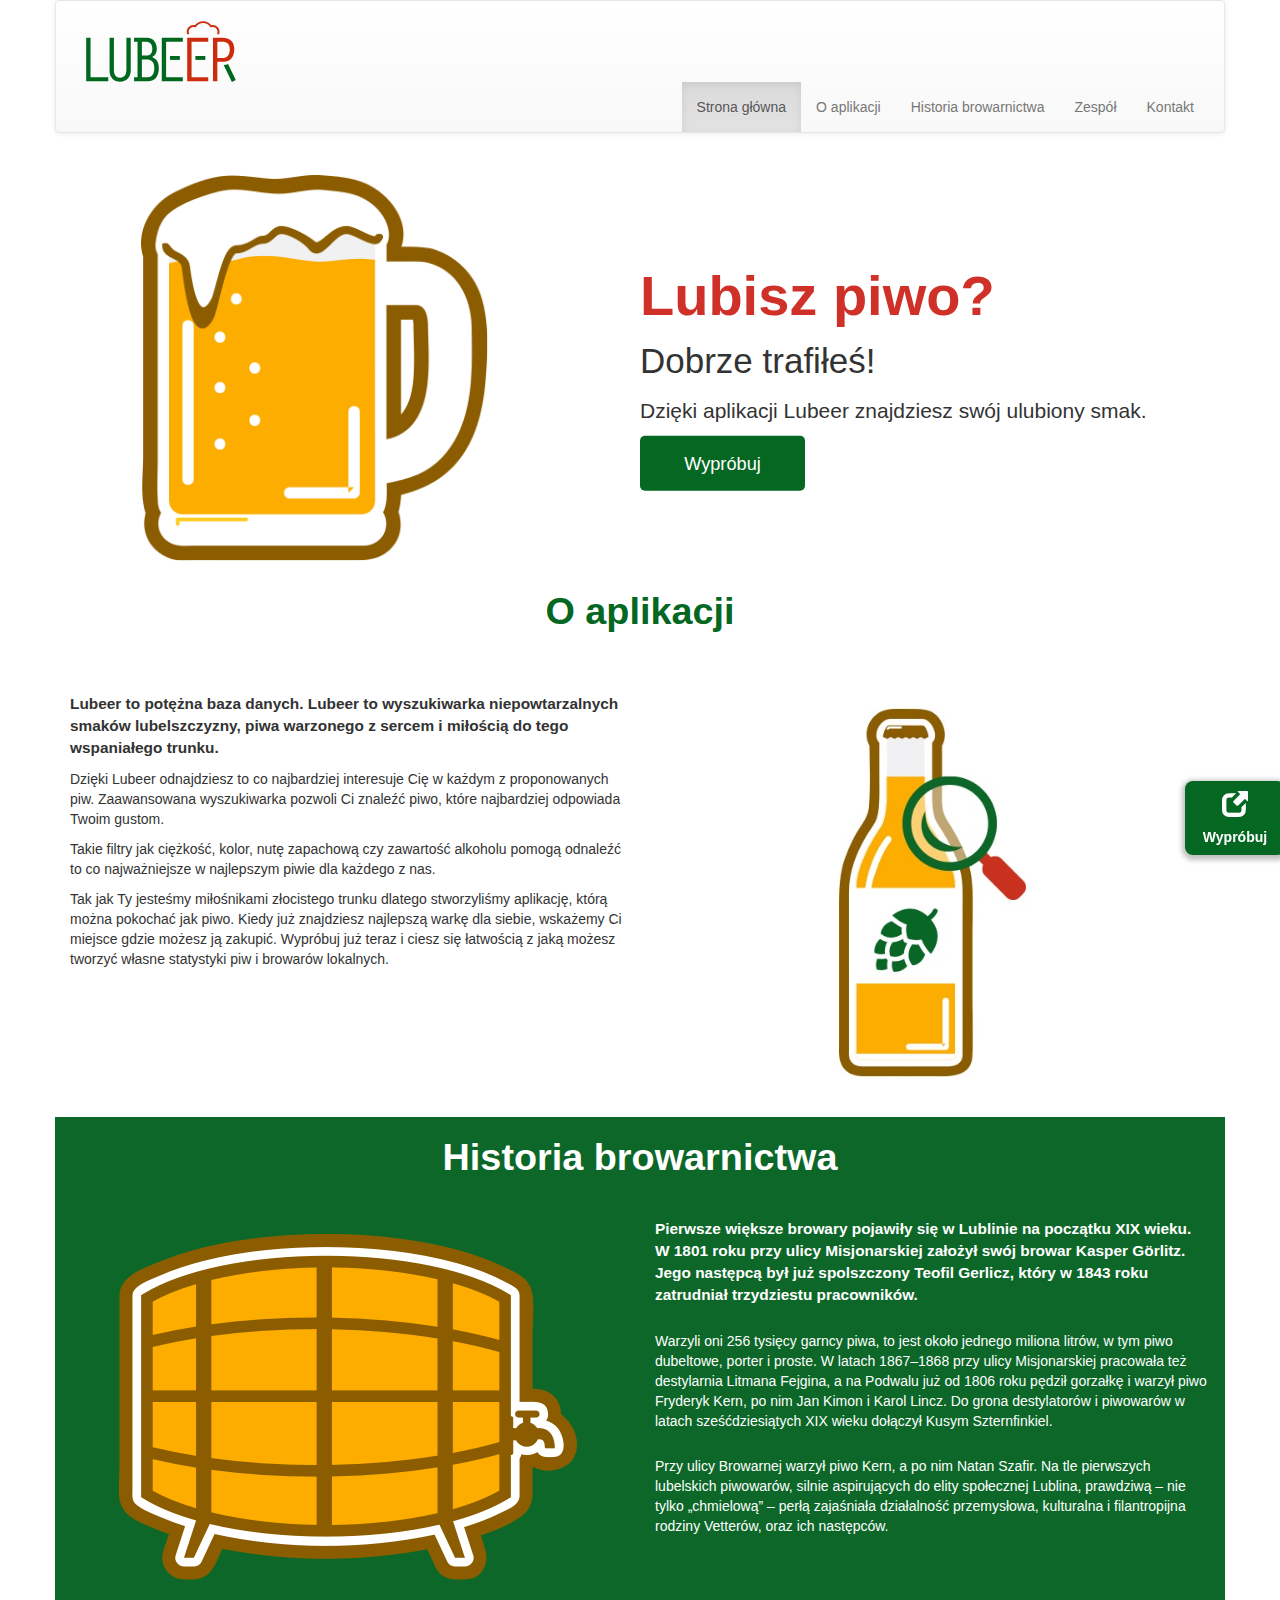
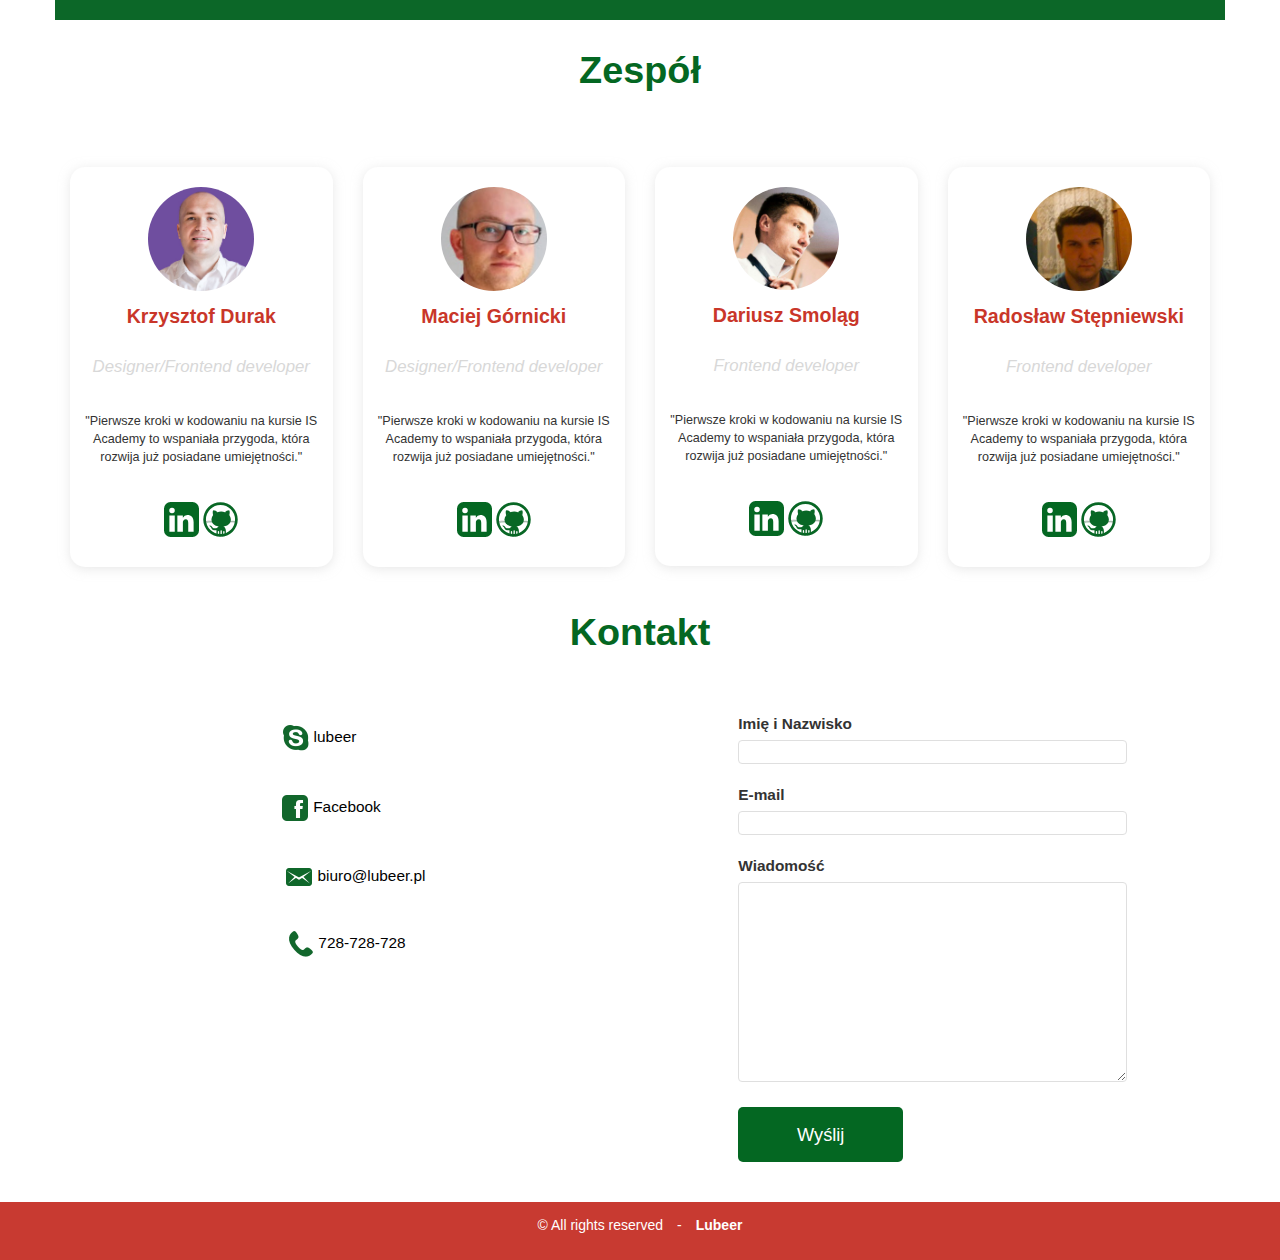
==== index.html @ cf3e4a53 "small changes" ====
<!DOCTYPE html>
<html lang="en">

<head>
    <!-- Darq -->
    <meta charset="utf-8">
    <meta http-equiv="X-UA-Compatible" content="IE=edge">
    <meta name="viewport" content="width=device-width, initial-scale=1">
    <!-- The above 3 meta tags *must* come first in the head; any other head content must come *after* these tags -->
    <title>LUBEER - awesome local beer!</title>
    <!--Animation-->
    <link rel="stylesheet"
          href="https://cdnjs.cloudflare.com/ajax/libs/animate.css/3.5.2/animate.min.css">
    <!-- Bootstrap -->
    <link href="css/bootstrap.min.css" rel="stylesheet">
    <link href="css/bootstrap-theme.min.css" rel="stylesheet">
    <link rel="stylesheet" href="./css/style.css" type="text/css">
    <link rel="stylesheet" href="./css/menu_content.css" type="text/css">
    <!-- HTML5 shim and Respond.js for IE8 support of HTML5 elements and media queries -->
    <!-- WARNING: Respond.js doesn't work if you view the page via file:// -->
    <!--[if lt IE 9]>
    <script src="https://oss.maxcdn.com/html5shiv/3.7.3/html5shiv.min.js"></script>
    <script src="https://oss.maxcdn.com/respond/1.4.2/respond.min.js"></script>
    <![endif]-->
</head>

<body id="home">


<div class="container">
    <div class="row">
        <!--<div class="col-xs-2 col-sm-2 col-md-2 col-lg-2">-->
            <!--<div class="menu_icon">-->
                <!--<div class="dropdown">-->
                    <!--<a id="Label" data-target="#" data-toggle="dropdown" role="button" aria-haspopup="true"-->
                       <!--aria-expanded="false">-->
                        <!--<img src="./images/group.svg" alt="menu" class="img_menu_1">-->
                    <!--</a>-->

                    <!--<ul class="dropdown-menu" aria-labelledby="dLabel">-->
                        <!--<div class="anti-shadow-div">-->
                            <!--<div class="navigation-content">-->
                                <!--<div class="navigation__header">-->
                                    <!--<img src="./images/group.svg" alt="menu" class="img_menu_2">-->
                                <!--</div>-->
                                <!--<div class="navigaton__list">-->
                                    <!--<a href="#home" class="list-item__link">-->
                                        <!--<div class="list-item-p  border_top">Strona główna</div>-->
                                    <!--</a>-->
                                    <!--<a href="#about_app" class="list-item__link">-->
                                        <!--<div class="list-item-p">O aplikacji</div>-->
                                    <!--</a>-->
                                    <!--<a href="#history" class="list-item__link">-->
                                        <!--<div class="list-item-p">Historia browarnictwa</div>-->
                                    <!--</a>-->
                                    <!--<a href="#team" class="list-item__link">-->
                                        <!--<div class="list-item-p">Zespół</div>-->
                                    <!--</a>-->
                                    <!--<a href="#contact" class="list-item__link">-->
                                        <!--<div class="list-item-p">Kontakt</div>-->
                                    <!--</a>-->
                                <!--</div>-->
                            <!--</div>-->
                        <!--</div>-->
                    <!--</ul>-->
                <!--</div>-->
            <!--</div>-->
        <!--</div>-->

        <nav class="navbar navbar-default">
            <div class="container-fluid">
                <!-- Brand and toggle get grouped for better mobile display -->
                <div class="navbar-header">
                    <button type="button" class="navbar-toggle collapsed" data-toggle="collapse" data-target="#bs-example-navbar-collapse-1" aria-expanded="false">
                        <span class="sr-only">Toggle navigation</span>
                        <span class="icon-bar"></span>
                        <span class="icon-bar"></span>
                        <span class="icon-bar"></span>
                    </button>

                </div>

                <!-- Collect the nav links, forms, and other content for toggling -->
                <div class="collapse navbar-collapse" id="bs-example-navbar-collapse-1">
                    <div class="logo">
                        <img src="./images/lubeer_logo.svg" alt="logo">
                    </div>
                    <ul class="nav navbar-nav navbar-right">
                        <li class="active"><a href="#">Strona główna <span class="sr-only">(current)</span></a></li>
                        <li><a href="#">O aplikacji</a>
                        </li><li><a href="#">Historia browarnictwa</a></li>
                        <li><a href="#">Zespół</a></li>
                        <li><a href="#">Kontakt</a></li>

                    </ul>


                </div><!-- /.navbar-collapse -->
            </div><!-- /.container-fluid -->
        </nav>


        <div class="col-xs-10 col-sm-10 col-md-10 col-lg-10">
           <!-- <div class="logo">
                <img src="./images/lubeer_logo.svg" alt="logo">
            </div>-->
        </div>
        <div class="col-xs-12 mobile_menu">
            <a id="dLabel" data-target="#" data-toggle="dropdown" role="button" aria-haspopup="true"
               aria-expanded="false">
                <img src="./images/group.svg" alt="menu" class="img_menu_1">
            </a>
            <ul class="dropdown-menu" aria-labelledby="dLabel">
                <div class="navigaton__list">
                    <a href="#home" class="list-item__link">
                        <div class="list-item-p  border_top">Strona główna</div>
                    </a>
                    <a href="#about_app" class="list-item__link">
                        <div class="list-item-p">O aplikacji</div>
                    </a>
                    <a href="#history" class="list-item__link">
                        <div class="list-item-p">Historia browarnictwa</div>
                    </a>
                    <a href="#team" class="list-item__link">
                        <div class="list-item-p">Zespół</div>
                    </a>
                    <a href="#contact" class="list-item__link">
                        <div class="list-item-p">Kontakt</div>
                    </a>
                </div>
            </ul>
        </div>
    </div>
    <a href="http://lubeer.pl" class="list-item__link">
        <div class="try--fixed"><span class="glyphicon glyphicon-new-window try-icon" aria-hidden="true"></span><span
                class="try-text">Wypróbuj</span></div>
    </a>
    <div class="row">
        <div class="col-xs-12 col-sm-12 col-md-12 col-lg-12">
            <div class="slider">

                <div class="col-xs-12 col-sm-12 col-md-12 col-lg-12">
                    <div class="slider_img">
                        <img class="animated bounceInDown" src="./images/proper_kufel.png" alt="slide" class="img-responsive">
                    </div>
                    <div class="slider_p">
                        <h1 class="lubisz">Lubisz piwo?</h1>
                        <p class="lubisz_p_1">Dobrze trafiłeś!</p>
                        <p class="lubisz_p_2">Dzięki aplikacji Lubeer znajdziesz swój ulubiony smak.</p>
                        <input class="animated bounceInRight submit_try" name="submit" type="submit" value="Wypróbuj">
                    </div>
                </div>
            </div>
        </div>
    </div>
    <div class="row">
        <div class="col-xs-12 col-sm-12 col-md-12 col-lg-12">
            <div id="about_app" class="headline_bar">
                <h3>O aplikacji</h3>
            </div>
        </div>
    </div>
    <div class="row">
        <div class="col-xs-12 col-sm-12 col-md-6 col-lg-6 hidden_mobile">
            <div class="middle">
                <p>Lubeer to potężna baza danych. Lubeer to wyszukiwarka niepowtarzalnych smaków lubelszczyzny, piwa
                    warzonego z sercem i miłością do tego wspaniałego trunku. </p>
                <p>Dzięki Lubeer odnajdziesz to co najbardziej interesuje Cię w każdym z proponowanych piw. Zaawansowana
                    wyszukiwarka pozwoli Ci znaleźć piwo, które najbardziej odpowiada Twoim gustom.
                </p>
                <p>Takie filtry jak ciężkość, kolor, nutę zapachową czy zawartość alkoholu pomogą odnaleźć to co
                    najważniejsze w najlepszym piwie dla każdego z nas.</p>
                <p>Tak jak Ty jesteśmy miłośnikami złocistego trunku dlatego stworzyliśmy aplikację, którą można
                    pokochać jak piwo. Kiedy już znajdziesz najlepszą warkę dla siebie, wskażemy Ci miejsce gdzie możesz
                    ją zakupić. Wypróbuj już teraz i ciesz
                    się łatwością z jaką możesz tworzyć własne statystyki piw i browarów lokalnych.
                </p>
            </div>
        </div>
        <div class="col-xs-12 col-sm-12 col-md-6 col-lg-6">
            <div class="image_p">
                <img class="img-responsive" src="./images/botle_lup.jpg" alt="about">
            </div>
        </div>
        <div class="col-xs-12 col-sm-12 col-md-6 col-lg-6 display_mobile">
            <div class="middle">
                <p>Lubeer to potężna baza danych. Lubeer to wyszukiwarka niepowtarzalnych smaków lubelszczyzny, piwa
                    warzonego z sercem i miłością do tego wspaniałego trunku. </p>
                <p>Dzięki Lubeer odnajdziesz to co najbardziej interesuje Cię w każdym z proponowanych piw. Zaawansowana
                    wyszukiwarka pozwoli Ci znaleźć piwo, które najbardziej odpowiada Twoim gustom.
                </p>
                <p>
                    Takie filtry jak ciężkość, kolor, nutę zapachową czy zawartość alkoholu pomogą odnaleźć to co
                    najważniejsze w najlepszym piwie dla każdego z nas.</p>
                <p>Tak jak Ty jesteśmy miłośnikami złocistego trunku dlatego stworzyliśmy aplikację, którą można
                    pokochać jak piwo. Kiedy już znajdziesz najlepszą warkę dla siebie, wskażemy Ci miejsce gdzie możesz
                    ją zakupić. Wypróbuj już teraz i ciesz
                    się łatwością z jaką możesz tworzyć własne statystyki piw i browarów lokalnych.
                </p>
            </div>
        </div>
    </div>
    <div class="row bg_history">
        <div class="col-xs-12 col-sm-12 col-md-12 col-lg-12">
            <div id="history" class="headline_bar_w">
                <h3>Historia browarnictwa</h3>
            </div>
        </div>
    </div>
    <div class="row bg_history">
        <div class="col-xs-12 col-sm-12 col-md-6 col-lg-6">
            <div class="image_p">
                <img class="img-responsive" src="./images/beczka.png" alt="history">
            </div>
        </div>
        <div class="col-xs-12 col-sm-12 col-md-6 col-lg-6">
            <div class="middle_w">
                <p> Pierwsze większe browary pojawiły się w Lublinie na początku XIX wieku. W 1801 roku przy ulicy
                    Misjonarskiej założył swój browar Kasper Görlitz. Jego następcą był już spolszczony Teofil Gerlicz,
                    który w 1843 roku zatrudniał trzydziestu
                    pracowników.
                </p>
                <p>Warzyli oni 256 tysięcy garncy piwa, to jest około jednego miliona litrów, w tym piwo dubeltowe,
                    porter i proste. W latach 1867–1868 przy ulicy Misjonarskiej pracowała też destylarnia Litmana
                    Fejgina, a na Podwalu już od 1806 roku
                    pędził gorzałkę i warzył piwo Fryderyk Kern, po nim Jan Kimon i Karol Lincz. Do grona destylatorów i
                    piwowarów w latach sześćdziesiątych XIX wieku dołączył Kusym Szternfinkiel.</p>
                <p>Przy ulicy Browarnej warzył piwo Kern, a po nim Natan Szafir. Na tle pierwszych lubelskich piwowarów,
                    silnie aspirujących do elity społecznej Lublina, prawdziwą – nie tylko „chmielową” – perłą
                    zajaśniała działalność przemysłowa, kulturalna
                    i filantropijna rodziny Vetterów, oraz ich następców.
                </p>
            </div>
        </div>
    </div>
    <div class="row">
        <div class="col-xs-12 col-sm-12 col-md-12 col-lg-12">
            <div id="team" class="headline_bar">
                <h3>Zespół</h3>
            </div>
        </div>
    </div>
    <div class="row">
        <div class="col-xs-12 col-sm-12 col-md-12 col-lg-6">
            <div class="row">
                <div class="col-xs-12 col-sm-6 col-md-6 col-lg-6">
                    <div class="osoba">
                        <img class="photo img-circle" src="./images/krzy.jpg" alt="Krzysiek"/>
                        <h4>Krzysztof Durak</h4>
                        <h5>Designer/Frontend developer</h5>
                        <p>"Pierwsze kroki w kodowaniu na kursie IS Academy to wspaniała przygoda, która rozwija już
                            posiadane umiejętności." </p>
                        <a href="https://www.linkedin.com/in/krzysztof-durak-b9746441/" target="_blank">
                            <i><img class="linkedin" src="./images/linkedin.svg" alt="linkedin"></i></a>
                        <a href="https://github.com/burunia/" target="_blank">
                            <i><img class="linkedin" src="./images/git.svg" alt="github"></i></a>
                    </div>
                </div>
                <div class="col-xs-12 col-sm-6 col-md-6 col-lg-6">
                    <div class="osoba">
                        <img class="photo img-circle" src="./images/maciek.jpg" alt="Maciek"/>
                        <h4>Maciej Górnicki</h4>
                        <h5>Designer/Frontend developer</h5>
                        <p>"Pierwsze kroki w kodowaniu na kursie IS Academy to wspaniała przygoda, która rozwija już
                            posiadane umiejętności." </p>
                        <a href="https://www.linkedin.com/in/maciej-g%C3%B3rnicki-300b8a11a/" target="_blank">
                            <i><img class="linkedin" src="./images/linkedin.svg" alt="linkedin"></i></a>
                        <a href="https://github.com/Maciej-Gornicki" target="_blank">
                            <i><img class="linkedin" src="./images/git.svg" alt="github"></i></a>
                    </div>
                </div>
            </div>
        </div>
        <div class="col-xs-12 col-sm-12 col-md-12 col-lg-6">
            <div class="row">
                <div class="col-xs-12 col-sm-6 col-md-6 col-lg-6">
                    <div class="osoba">
                        <img class="photo img-circle" src="./images/darek.jpg" alt="Darek"/>
                        <h4>Dariusz Smoląg</h4>
                        <h5>Frontend developer</h5>
                        <p>"Pierwsze kroki w kodowaniu na kursie IS Academy to wspaniała przygoda, która rozwija już
                            posiadane umiejętności." </p>
                        <a href="https://www.linkedin.com/in/dariusz-smol%C4%85g-7b9996143/" target="_blank">
                            <i><img class="linkedin" src="./images/linkedin.svg" alt="linkedin"></i></a>
                        <a href="https://github.com/darqoo" target="_blank">
                            <i><img class="linkedin" src="./images/git.svg" alt="github"></i></a>
                    </div>
                </div>
                <div class="col-xs-12 col-sm-6 col-md-6 col-lg-6">
                    <div class="osoba">
                        <img class="photo img-circle" src="./images/radek.jpg" alt="Radek"/>
                        <h4>Radosław Stępniewski</h4>
                        <h5>Frontend developer</h5>
                        <p>"Pierwsze kroki w kodowaniu na kursie IS Academy to wspaniała przygoda, która rozwija już
                            posiadane umiejętności." </p>
                        <a href="https://www.linkedin.com/in/rados%C5%82aw-st%C4%99pniewski-49aaba148/" target="_blank">
                            <i><img class="linkedin" src="./images/linkedin.svg" alt="linkedin"></i></a>
                        <a href="https://github.com/RadoslawStepniewski" target="_blank">
                            <i><img class="linkedin" src="./images/git.svg" alt="github"></i></a>
                    </div>
                </div>
            </div>
        </div>
    </div>
    <div id="contact" class="row">
        <div class="col-xs-12 col-sm-12 col-md-12 col-lg-12">
            <div class="headline_bar">
                <h3>Kontakt</h3>
            </div>
        </div>
    </div>
    <div class="row">
        <div class="col-xs-12 col-sm-12 col-md-6 col-lg-6">
            <div class="row">
                <div class="col-xs-6 col-sm-6 col-md-12 col-lg-12">
                    <div class="row ">
                        <div class="social-icons skype">
                            <a href="#"><img src="./images/skype.png" alt="icon skype"/>lubeer</a>
                        </div>
                    </div>
                    <div class="row">
                        <div class="social-icons fb">
                            <a href="https://www.facebook.com/lubeer"><img src="./images/facebook.png"
                                                                           alt="icon facebook"/>Facebook</a>
                        </div>
                    </div>
                </div>
                <div class="col-xs-6 col-sm-6 col-md-12 col-lg-12">
                    <div class="row">
                        <div class="social-icons email">
                            <a href="mailto:biuro@lubeer.pl"><img src="./images/massage.png" alt="icon massage"/>biuro@lubeer.pl</a>
                        </div>
                    </div>
                    <div class="row">
                        <div class="social-icons phone">
                            <a href="#"><img src="./images/phone.png" alt="icon phone"/>728-728-728</a>
                        </div>
                    </div>
                </div>
            </div>
        </div>
        <div class="col-xs-12 col-sm-12 col-md-6 col-lg-6">
            <div class="form">
                <form action="https://formspree.io/d.smolag@gmail.com" method="post">
                    <label>Imię i Nazwisko</label>
                    <input class="input" name="name" type=text" placeholder="">
                    <label>E-mail</label>
                    <input class="input" name="replyto" type="email" placeholder="">
                    <label>Wiadomość</label>
                    <textarea name="message" placeholder=""></textarea>
                    <input class="submit" name="submit" type="submit" value="Wyślij">
                </form>
            </div>
        </div>
    </div>
</div>
</div>
</div>
<div class="footer">&copy; All rights reserved&emsp;-&emsp;<span class="big">Lubeer</span></div>
<script src="https://ajax.googleapis.com/ajax/libs/jquery/3.2.1/jquery.min.js"></script>
<script>
    $(document).ready(function () {
        // Add smooth scrolling to all links
        $("a").on('click', function (event) {

            // Make sure this.hash has a value before overriding default behavior
            if (this.hash !== "") {
                // Prevent default anchor click behavior
                event.preventDefault();

                // Store hash
                var hash = this.hash;

                // Using jQuery's animate() method to add smooth page scroll
                // The optional number (800) specifies the number of milliseconds it takes to scroll to the specified area
                $('html, body').animate({
                    scrollTop: $(hash).offset().top
                }, 800, function () {

                    // Add hash (#) to URL when done scrolling (default click behavior)
                    window.location.hash = hash;
                });
            } // End if
        });
    });
</script>
<!-- jQuery (necessary for Bootstrap's JavaScript plugins) -->
<script src="https://ajax.googleapis.com/ajax/libs/jquery/1.12.4/jquery.min.js"></script>
<!-- Include all compiled plugins (below), or include individual files as needed -->
<script src="js/bootstrap.min.js"></script>
</body>

</html>
---- css/style.css ----
/*Darq*/

body {
    font-size: 14px;
    font-family: 'Roboto', sans-serif;
}

.container {
}

.try--fixed {
    position: fixed;
    width: 100px;
    height: 74px;
    border-radius: 8px;
    background-color: #046722;
    box-shadow: 0 2px 5px 3px rgba(132, 132, 132, 0.5);
    z-index: 9999;
    right: -5px;
    bottom: 45px;
    text-align: center;
    color: #ffffff;
}

.try-icon {
    line-height: 46px;
    font-size: 26px;
    padding: 0px 10px;
}

.try-text {
    font-size: 14px;
    font-weight: bold;
}

.logo {
    text-align: left;
    margin: 20px 0 0 0;
    padding-right: 8%;
}

.logo img {
    padding-right: 9%;
}

.slider {
    margin-top: 20px;
}

.slider_p {
    width: 50%;
    position: absolute;
    right: 0;
    top: 50%;
    transform: translate(0, -50%);
}

.slider_img {
    width: 50%;
    margin-left: 5%;
}

.slider_img img {
    max-height: 43vh;
}

.slider h1 {
    font-size: 4em;
    color: #CF3128;
    font-weight: bold;
}

.lubisz_p_1 {
    font-size: 2.5em;
}

.lubisz_p_2 {
    font-size: 1.5em;
}

.submit_try {
    width: 165px;
    height: 55px;
    margin: 0 auto;
    font-size: 1.3em;
    background-color: #046722;
    color: #ffffff;
    border-radius: 5px;
    border: none;
}
.submit_try:hover{
    background-color: darkred;

}

.headline_bar {
    text-align: center;
    margin-bottom: 60px;
    margin-top: 30px;
}

.headline_bar h3 {
    font-size: 2.7em;
    color: #046722;
    font-weight: bold;
}

.headline_bar_w h3 {
    font-size: 2.7em;
    color: #ffffff;
    text-align: center;
    margin-bottom: 40px;
    font-weight: bold;
}

.middle {
    margin-bottom: 25px;
}

.middle_w > p:first-child, .middle > p:first-child {
    font-weight: bold;
    font-size: 1.1em;
}

.middle_w p {
    color: #ffffff;
    margin-bottom: 25px;
}

.bg_history {
    background-color: #0c6728;
}

.image_p {
    text-align: center;
    max-height: 49vh;
    margin-top: 15px;
    margin-bottom: 40px;
}

.image_p img {
    display: inline-block;
    max-height: 41vh;
}

.slider_img {
    float: left;
}

.osoba {
    border-radius: 15px;
    box-shadow: 0 2px 11px 0 rgba(209, 209, 209, 0.5);
    text-align: center;
    margin: 15px 0;
    padding: 15px;
    z-index: 0;
}

.photo {
    margin: 0 auto;
    width: 50%;
    border: #ffffff 5px solid;
    transition-duration: 0.6s;
    transition-timing-function: ease;

}

.osoba:hover .photo {
    background: #000000;
    border: #007227 5px solid;
    width: 60%;

}

.osoba h4 {
    font-weight: bold;
    font-size: 1.4em;
    color: #c93629;
    margin-bottom: 15px;
    height: 37px;
}

.osoba h5 {
    font-size: 1.2em;
    color: #d8d8d8;
    font-style: italic;
    font-weight: 400;
    margin: 7px;
    height: 35px;
}

.osoba p {
    text-align: center;
    font-size: 0.9em;
    margin: 20px 0;
}

.linkedin {
    width: 35px;
    height: auto;
    margin: auto;
    margin: 15px 0;
}

.social-icons {
    padding: 12px 0px 12px 0;
    text-align: center;
    margin-bottom: 20px;
}

.social-icons img {
    padding-right: 5px;
}

.social-icons a {
    text-decoration: none;
    font-size: 1.1em;
    color: #000000;
    margin: 4% 0;
    width: 50%;
}

.skype {
    margin-left: -56px;
}

.fb {
    margin-left: -32px;
}

.email {
    margin-left: 17px;
}

.phone {
    margin-left: 0;
}

.form {
    max-width: 70%;
    margin: auto;
    margin-bottom: 40px;
}

label {
    font-size: 1.1em;
    display: flex;
    flex-direction: column;

}

.input {
    width: 100%;
    border-radius: 4px;
    border: solid 1px #DFDFDF;
    margin-bottom: 20px;
}

textarea {
    border-radius: 4px;
    width: 100%;
    height: 200px;
    border: solid 1px #DFDFDF;
}

.submit {
    width: 165px;
    height: 55px;
    margin: 0 auto;
    font-size: 1.3em;
    background-color: #046722;
    color: #ffffff;
    border-radius: 5px;
    border: none;
    margin-top: 20px;
}
.submit:hover{
    background-color: darkred;

}

.footer {
    background-color: #c83a31;
    color: #ffffff;
    display: flex;
    justify-content: center;
    padding-top: 1%;
    padding-bottom: 25px;
    margin-bottom: 0;
}

.big {
    font-weight: bold;
}

@media (max-width: 1200px) {
    .osoba h4 {
        height: 10px;
    }

    .osoba h5 {
        height: 20px;
    }
}

@media (max-width: 992px) {
    .submit {
        font-size: 1.4em;
        border-radius: 5px;
        margin-bottom: 10%;
        margin-top: 10%;
    }

    .display_mobile {
        display: inline-block;
    }

    .hidden_mobile {
        display: none;
    }

    .slider h1 {
        font-size: 3.5em;
        color: #CF3128;
        font-weight: bold;
    }

    .lubisz_p_1 {
        font-size: 2em;
    }

    .lubisz_p_2 {
        font-size: 1em;
    }

    .slider img {
        max-width: 80%;
    }
}

@media (max-width: 750px) {
    .slider {
        margin: 20px 0 180px 0;
    }

    .slider h1 {
        font-size: 1.5em;
        color: #CF3128;
        font-weight: bold;
    }

    .lubisz_p_1 {
        font-size: 1.2em;
    }

    .lubisz_p_2 {
        font-size: 0.9em;
    }

    .slider img {
        max-width: 80%;
    }

    .submit_wyprobuj {
        width: 130px;
        height: 43px;
        font-size: 1.1em;
    }

    .image_p img {
        max-height: 31vh;
    }

    .headline_bar_w h3 {
        margin-bottom: 0px;
        font-size: 2em;
    }

    .headline_bar h3 {
        font-size: 2em;
    }
}

@media (min-width: 992px) {
    .display_mobile {
        display: none;
    }

    .hidden_mobile {
        display: inline-block;
    }

    .social-icons a:hover {
        font-size: 2em;
    }
}
---- css/menu_content.css ----
/*Darq*/

.menu_icon {
    width: 20%;
    float: left;
    margin-top: 20px;
    margin-bottom: 80px;
    margin-left: 0px;
}

.img_menu_1 {
    width: 30px;
}

.dropdown-menu {
    min-width: 0px!important;
}

.anti-shadow-div {
    display: table;
    overflow: hidden;
    width: 384px;
    position: fixed;
    left: 0;
    top: 0;
    z-index: 99;
}

.navigation-content {
    background: #ffffff;
    width: 297px;
    height: 110vh;
    box-shadow: 10px 0px 23px -7px black;
}

.navigation__header {
    height: 105px;
}

.img_menu_2 {
    width: 30px;
    position: fixed;
    top: 43px;
    left: 217px;
    margin: 0 !important;
}

.navigaton__list {
    float: right;
}

.list-item-p {
    display: block;
    color: #000000;
    font-size: 0.9em;
    width: 185px;
    border-bottom: 1px solid #b7b7b7;
    line-height: 50px;
    padding-left: 20px;
}

.list-item-p:hover {
    background-color: #00672D;
    border-left: 5px solid #7E7E7E;
    color: #ffffff;
    text-decoration: none;
    font-style: normal;
    padding-left: 15px;
}

.border_top {
    border-top: 1px solid #b7b7b7;
}

.list-item__link, .list-item__link:visited, .list-item__link:hover, .list-item__link:focus {
    text-decoration: none;
    color: inherit;
}

@media (min-width: 500px) {
    .menu_icon {
        margin-bottom: 60px;
    }
    .navigation-content {
        width: 227px;
    }
    .img_menu_2 {
        width: 30px;
        position: fixed;
        top: 24px;
        left: 160px;
        margin: 0 !important;
    }
    .navigation__header {
        height: 65px;
    }
}

@media (max-width: 500px) {
    .menu_icon {
        display: none;
    }
    .mobile_menu {
        display: unset;
    }
    .mobile_menu ul {
        position: relative;
        float: unset;
        border-radius: 0px;
        padding: 0;
        margin: 0;
    }
    .navigaton__list {
        width: 100%;
        margin-bottom: 20px;
    }
    .list-item-p {
        width: 100%;
        text-align: center;
        padding: 0px;
    }
    .mobile_menu img {
        margin: -61px 0 0 30px;
    }
    .list-item-p:hover {
        border: 0px;
        padding: 0px;
    }
}

@media (min-width: 500px) {
    .mobile_menu {
        display: none;
    }
}

@media (min-width: 768px) {
    .navigation__header {
        height: 105px;
    }
}
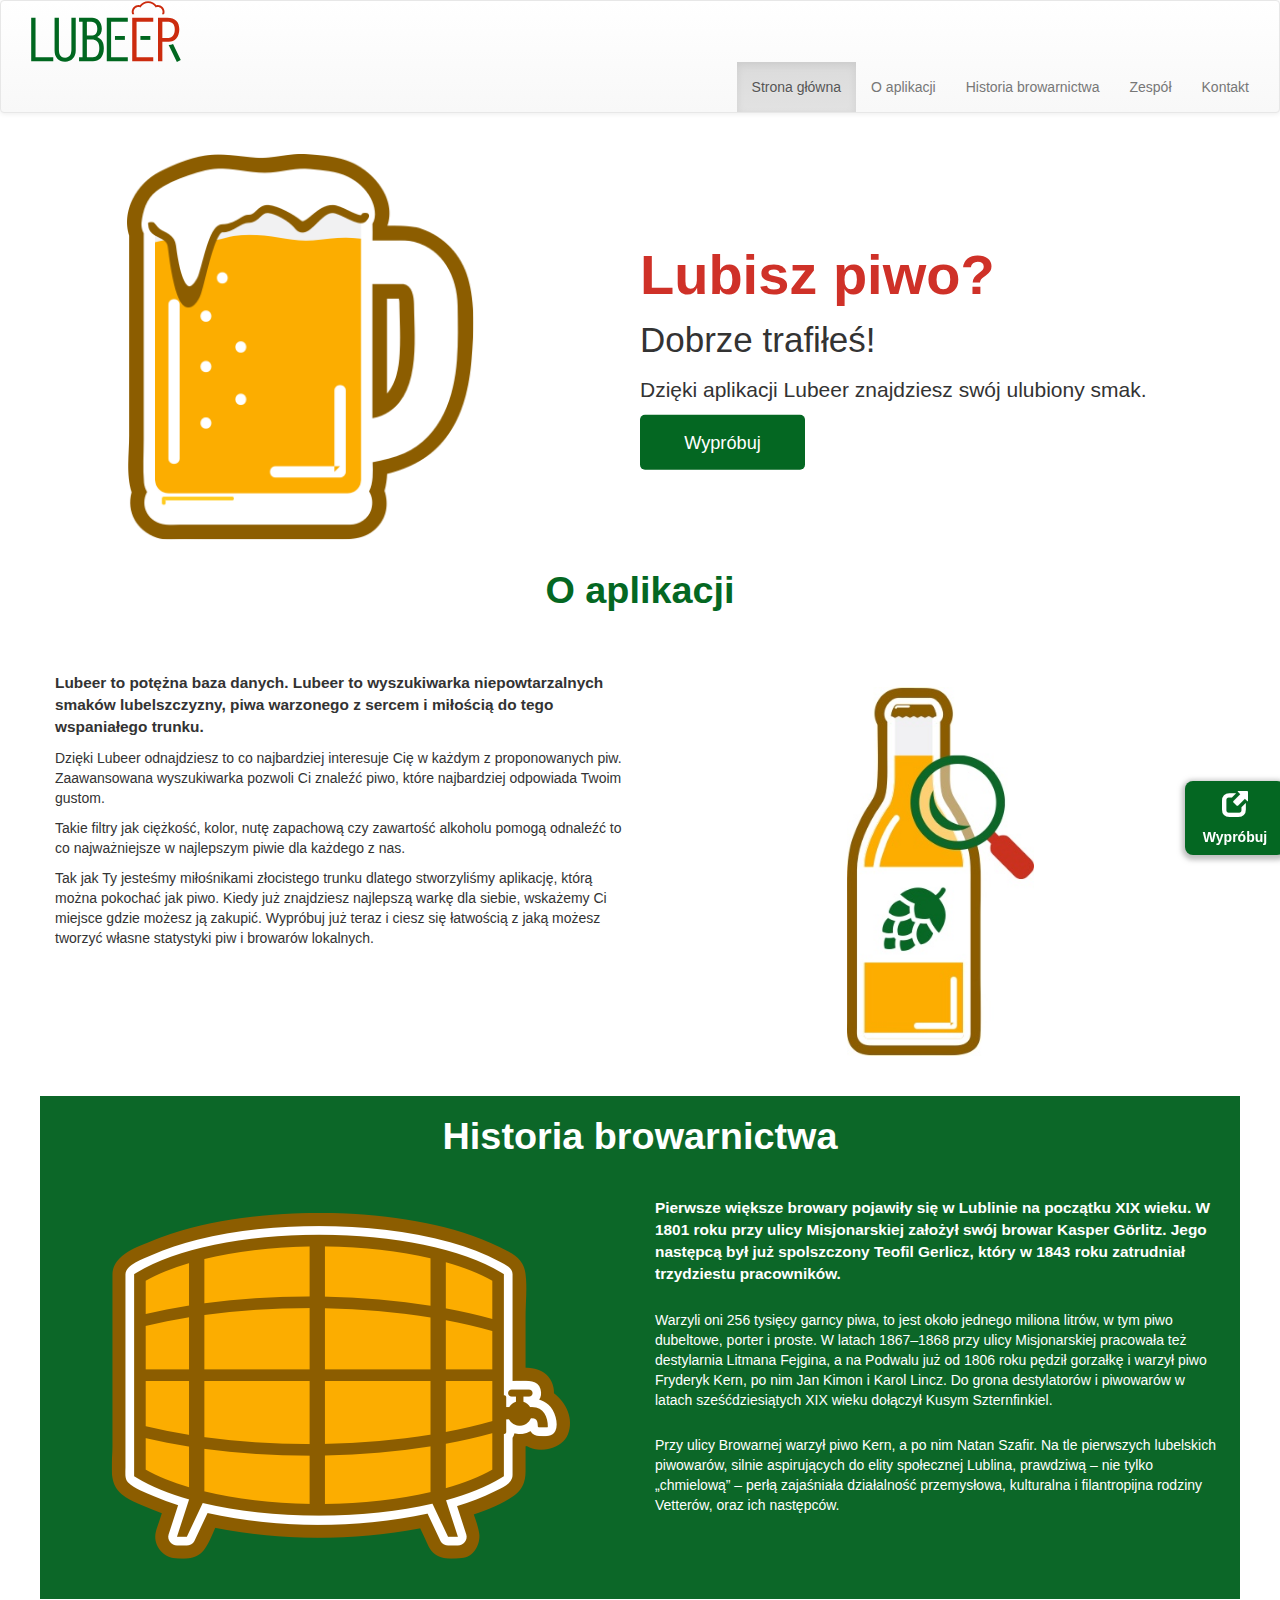
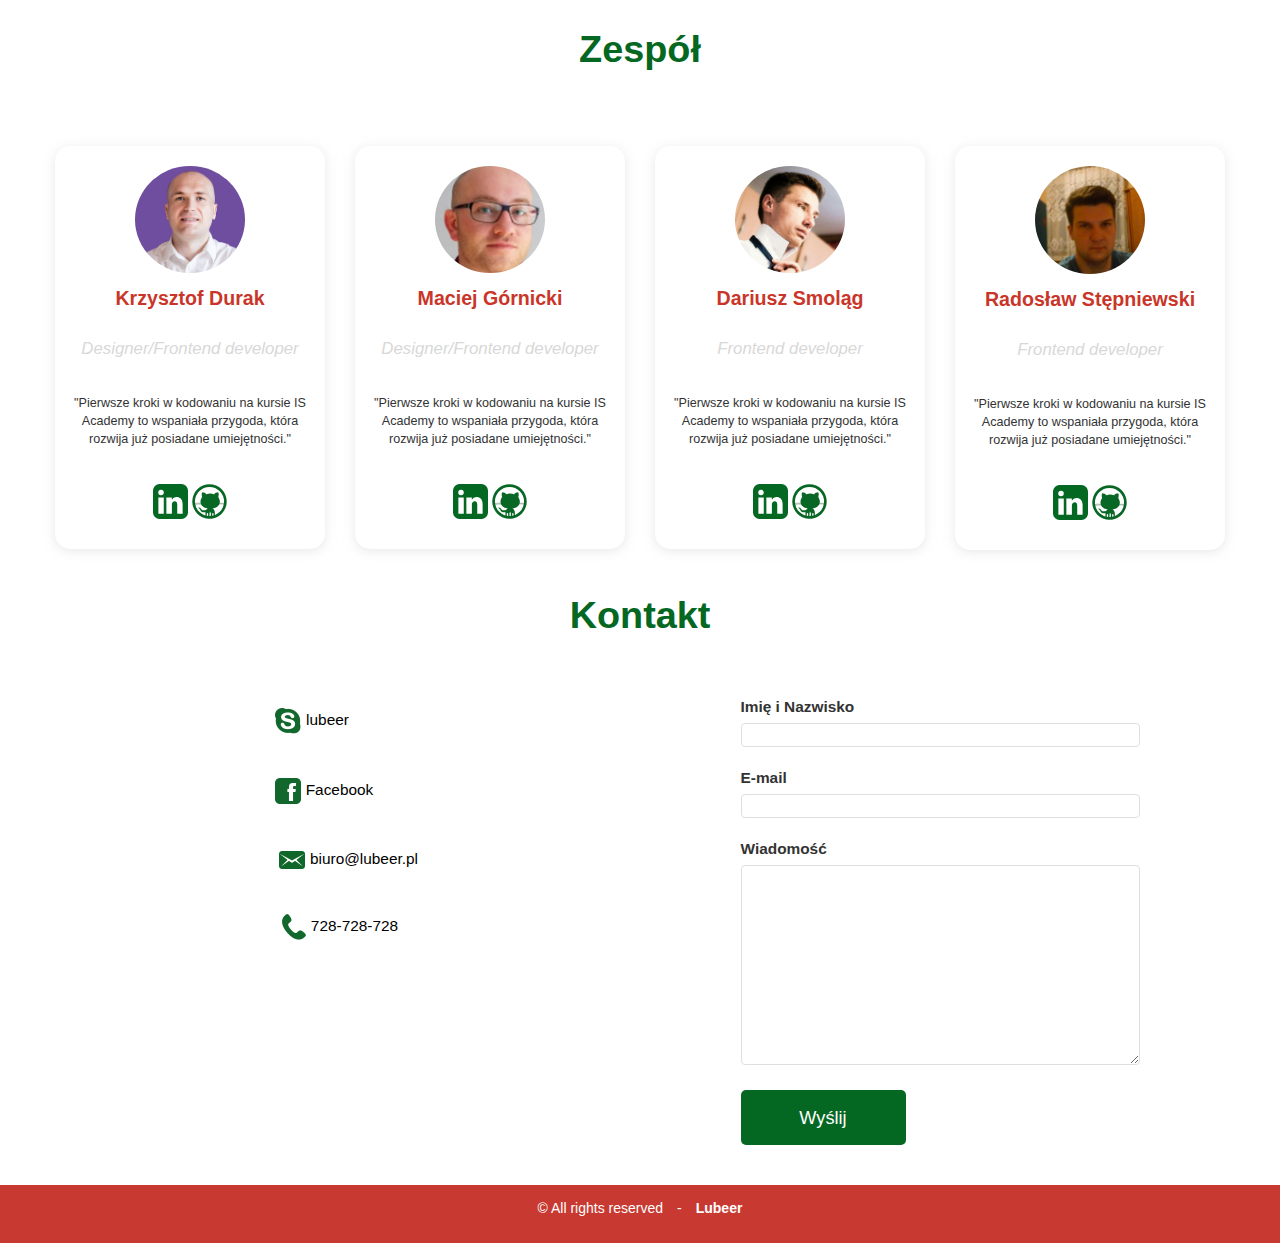
==== commit d031a544: "bootstrap bar on full screen" ====
--- a/index.html
+++ b/index.html
@@ -27,333 +27,345 @@
 <body id="home">
 
 
+<!--<div class="col-xs-2 col-sm-2 col-md-2 col-lg-2">-->
+<!--<div class="menu_icon">-->
+<!--<div class="dropdown">-->
+<!--<a id="Label" data-target="#" data-toggle="dropdown" role="button" aria-haspopup="true"-->
+<!--aria-expanded="false">-->
+<!--<img src="./images/group.svg" alt="menu" class="img_menu_1">-->
+<!--</a>-->
+
+<!--<ul class="dropdown-menu" aria-labelledby="dLabel">-->
+<!--<div class="anti-shadow-div">-->
+<!--<div class="navigation-content">-->
+<!--<div class="navigation__header">-->
+<!--<img src="./images/group.svg" alt="menu" class="img_menu_2">-->
+<!--</div>-->
+<!--<div class="navigaton__list">-->
+<!--<a href="#home" class="list-item__link">-->
+<!--<div class="list-item-p  border_top">Strona główna</div>-->
+<!--</a>-->
+<!--<a href="#about_app" class="list-item__link">-->
+<!--<div class="list-item-p">O aplikacji</div>-->
+<!--</a>-->
+<!--<a href="#history" class="list-item__link">-->
+<!--<div class="list-item-p">Historia browarnictwa</div>-->
+<!--</a>-->
+<!--<a href="#team" class="list-item__link">-->
+<!--<div class="list-item-p">Zespół</div>-->
+<!--</a>-->
+<!--<a href="#contact" class="list-item__link">-->
+<!--<div class="list-item-p">Kontakt</div>-->
+<!--</a>-->
+<!--</div>-->
+<!--</div>-->
+<!--</div>-->
+<!--</ul>-->
+<!--</div>-->
+<!--</div>-->
+<!--</div>-->
+
+    <nav class="navbar navbar-default">
+        <div class="container-fluid">
+            <!-- Brand and toggle get grouped for better mobile display -->
+            <div class="navbar-header">
+                <button type="button" class="navbar-toggle collapsed" data-toggle="collapse"
+                        data-target="#bs-example-navbar-collapse-1" aria-expanded="false">
+                    <span class="sr-only">Toggle navigation</span>
+                    <span class="icon-bar"></span>
+                    <span class="icon-bar"></span>
+                    <span class="icon-bar"></span>
+                </button>
+
+            </div>
+
+            <!-- Collect the nav links, forms, and other content for toggling -->
+            <div class="collapse navbar-collapse" id="bs-example-navbar-collapse-1">
+                <div class="logo">
+                    <img src="./images/lubeer_logo.svg" alt="logo">
+                </div>
+                <ul class="nav navbar-nav navbar-right">
+                    <li class="active"><a href="#">Strona główna <span class="sr-only">(current)</span></a></li>
+                    <li><a href="#">O aplikacji</a>
+                    </li>
+                    <li><a href="#">Historia browarnictwa</a></li>
+                    <li><a href="#">Zespół</a></li>
+                    <li><a href="#">Kontakt</a></li>
+
+                </ul>
+
+
+            </div><!-- /.navbar-collapse -->
+        </div><!-- /.container-fluid -->
+    </nav>
 <div class="container">
     <div class="row">
-        <!--<div class="col-xs-2 col-sm-2 col-md-2 col-lg-2">-->
-            <!--<div class="menu_icon">-->
-                <!--<div class="dropdown">-->
-                    <!--<a id="Label" data-target="#" data-toggle="dropdown" role="button" aria-haspopup="true"-->
-                       <!--aria-expanded="false">-->
-                        <!--<img src="./images/group.svg" alt="menu" class="img_menu_1">-->
-                    <!--</a>-->
-
-                    <!--<ul class="dropdown-menu" aria-labelledby="dLabel">-->
-                        <!--<div class="anti-shadow-div">-->
-                            <!--<div class="navigation-content">-->
-                                <!--<div class="navigation__header">-->
-                                    <!--<img src="./images/group.svg" alt="menu" class="img_menu_2">-->
-                                <!--</div>-->
-                                <!--<div class="navigaton__list">-->
-                                    <!--<a href="#home" class="list-item__link">-->
-                                        <!--<div class="list-item-p  border_top">Strona główna</div>-->
-                                    <!--</a>-->
-                                    <!--<a href="#about_app" class="list-item__link">-->
-                                        <!--<div class="list-item-p">O aplikacji</div>-->
-                                    <!--</a>-->
-                                    <!--<a href="#history" class="list-item__link">-->
-                                        <!--<div class="list-item-p">Historia browarnictwa</div>-->
-                                    <!--</a>-->
-                                    <!--<a href="#team" class="list-item__link">-->
-                                        <!--<div class="list-item-p">Zespół</div>-->
-                                    <!--</a>-->
-                                    <!--<a href="#contact" class="list-item__link">-->
-                                        <!--<div class="list-item-p">Kontakt</div>-->
-                                    <!--</a>-->
-                                <!--</div>-->
-                            <!--</div>-->
-                        <!--</div>-->
-                    <!--</ul>-->
-                <!--</div>-->
-            <!--</div>-->
-        <!--</div>-->
-
-        <nav class="navbar navbar-default">
-            <div class="container-fluid">
-                <!-- Brand and toggle get grouped for better mobile display -->
-                <div class="navbar-header">
-                    <button type="button" class="navbar-toggle collapsed" data-toggle="collapse" data-target="#bs-example-navbar-collapse-1" aria-expanded="false">
-                        <span class="sr-only">Toggle navigation</span>
-                        <span class="icon-bar"></span>
-                        <span class="icon-bar"></span>
-                        <span class="icon-bar"></span>
-                    </button>
-
-                </div>
-
-                <!-- Collect the nav links, forms, and other content for toggling -->
-                <div class="collapse navbar-collapse" id="bs-example-navbar-collapse-1">
-                    <div class="logo">
-                        <img src="./images/lubeer_logo.svg" alt="logo">
-                    </div>
-                    <ul class="nav navbar-nav navbar-right">
-                        <li class="active"><a href="#">Strona główna <span class="sr-only">(current)</span></a></li>
-                        <li><a href="#">O aplikacji</a>
-                        </li><li><a href="#">Historia browarnictwa</a></li>
-                        <li><a href="#">Zespół</a></li>
-                        <li><a href="#">Kontakt</a></li>
-
-                    </ul>
-
-
-                </div><!-- /.navbar-collapse -->
-            </div><!-- /.container-fluid -->
-        </nav>
-
-
-        <div class="col-xs-10 col-sm-10 col-md-10 col-lg-10">
+
+        <!--<div class="col-xs-10 col-sm-10 col-md-10 col-lg-10">
            <!-- <div class="logo">
                 <img src="./images/lubeer_logo.svg" alt="logo">
             </div>-->
-        </div>
-        <div class="col-xs-12 mobile_menu">
-            <a id="dLabel" data-target="#" data-toggle="dropdown" role="button" aria-haspopup="true"
-               aria-expanded="false">
-                <img src="./images/group.svg" alt="menu" class="img_menu_1">
-            </a>
-            <ul class="dropdown-menu" aria-labelledby="dLabel">
-                <div class="navigaton__list">
-                    <a href="#home" class="list-item__link">
-                        <div class="list-item-p  border_top">Strona główna</div>
-                    </a>
-                    <a href="#about_app" class="list-item__link">
-                        <div class="list-item-p">O aplikacji</div>
-                    </a>
-                    <a href="#history" class="list-item__link">
-                        <div class="list-item-p">Historia browarnictwa</div>
-                    </a>
-                    <a href="#team" class="list-item__link">
-                        <div class="list-item-p">Zespół</div>
-                    </a>
-                    <a href="#contact" class="list-item__link">
-                        <div class="list-item-p">Kontakt</div>
-                    </a>
-                </div>
-            </ul>
+        <!--  </div>
+          <div class="col-xs-12 mobile_menu">
+              <a id="dLabel" data-target="#" data-toggle="dropdown" role="button" aria-haspopup="true"
+                 aria-expanded="false">
+                  <img src="./images/group.svg" alt="menu" class="img_menu_1">
+              </a>
+              <ul class="dropdown-menu" aria-labelledby="dLabel">
+                  <div class="navigaton__list">
+                      <a href="#home" class="list-item__link">
+                          <div class="list-item-p  border_top">Strona główna</div>
+                      </a>
+                      <a href="#about_app" class="list-item__link">
+                          <div class="list-item-p">O aplikacji</div>
+                      </a>
+                      <a href="#history" class="list-item__link">
+                          <div class="list-item-p">Historia browarnictwa</div>
+                      </a>
+                      <a href="#team" class="list-item__link">
+                          <div class="list-item-p">Zespół</div>
+                      </a>
+                      <a href="#contact" class="list-item__link">
+                          <div class="list-item-p">Kontakt</div>
+                      </a>
+                  </div>
+              </ul>
+          </div>
+      </div>-->
+        <a href="http://lubeer.pl" class="list-item__link">
+            <div class="try--fixed"><span class="glyphicon glyphicon-new-window try-icon"
+                                          aria-hidden="true"></span><span
+                    class="try-text">Wypróbuj</span></div>
+        </a>
+        <div class="row">
+            <div class="col-xs-12 col-sm-12 col-md-12 col-lg-12">
+                <div class="slider">
+
+                    <div class="col-xs-12 col-sm-12 col-md-12 col-lg-12">
+                        <div class="slider_img">
+                            <img class="animated bounceInDown" src="./images/proper_kufel.png" alt="slide"
+                                 class="img-responsive">
+                        </div>
+                        <div class="slider_p">
+                            <h1 class="lubisz">Lubisz piwo?</h1>
+                            <p class="lubisz_p_1">Dobrze trafiłeś!</p>
+                            <p class="lubisz_p_2">Dzięki aplikacji Lubeer znajdziesz swój ulubiony smak.</p>
+                            <input class="animated bounceInRight submit_try" name="submit" type="submit"
+                                   value="Wypróbuj">
+                        </div>
+                    </div>
+                </div>
+            </div>
+        </div>
+        <div class="row">
+            <div class="col-xs-12 col-sm-12 col-md-12 col-lg-12">
+                <div id="about_app" class="headline_bar">
+                    <h3>O aplikacji</h3>
+                </div>
+            </div>
+        </div>
+        <div class="row">
+            <div class="col-xs-12 col-sm-12 col-md-6 col-lg-6 hidden_mobile">
+                <div class="middle">
+                    <p>Lubeer to potężna baza danych. Lubeer to wyszukiwarka niepowtarzalnych smaków lubelszczyzny, piwa
+                        warzonego z sercem i miłością do tego wspaniałego trunku. </p>
+                    <p>Dzięki Lubeer odnajdziesz to co najbardziej interesuje Cię w każdym z proponowanych piw.
+                        Zaawansowana
+                        wyszukiwarka pozwoli Ci znaleźć piwo, które najbardziej odpowiada Twoim gustom.
+                    </p>
+                    <p>Takie filtry jak ciężkość, kolor, nutę zapachową czy zawartość alkoholu pomogą odnaleźć to co
+                        najważniejsze w najlepszym piwie dla każdego z nas.</p>
+                    <p>Tak jak Ty jesteśmy miłośnikami złocistego trunku dlatego stworzyliśmy aplikację, którą można
+                        pokochać jak piwo. Kiedy już znajdziesz najlepszą warkę dla siebie, wskażemy Ci miejsce gdzie
+                        możesz
+                        ją zakupić. Wypróbuj już teraz i ciesz
+                        się łatwością z jaką możesz tworzyć własne statystyki piw i browarów lokalnych.
+                    </p>
+                </div>
+            </div>
+            <div class="col-xs-12 col-sm-12 col-md-6 col-lg-6">
+                <div class="image_p">
+                    <img class="img-responsive" src="./images/botle_lup.jpg" alt="about">
+                </div>
+            </div>
+            <div class="col-xs-12 col-sm-12 col-md-6 col-lg-6 display_mobile">
+                <div class="middle">
+                    <p>Lubeer to potężna baza danych. Lubeer to wyszukiwarka niepowtarzalnych smaków lubelszczyzny, piwa
+                        warzonego z sercem i miłością do tego wspaniałego trunku. </p>
+                    <p>Dzięki Lubeer odnajdziesz to co najbardziej interesuje Cię w każdym z proponowanych piw.
+                        Zaawansowana
+                        wyszukiwarka pozwoli Ci znaleźć piwo, które najbardziej odpowiada Twoim gustom.
+                    </p>
+                    <p>
+                        Takie filtry jak ciężkość, kolor, nutę zapachową czy zawartość alkoholu pomogą odnaleźć to co
+                        najważniejsze w najlepszym piwie dla każdego z nas.</p>
+                    <p>Tak jak Ty jesteśmy miłośnikami złocistego trunku dlatego stworzyliśmy aplikację, którą można
+                        pokochać jak piwo. Kiedy już znajdziesz najlepszą warkę dla siebie, wskażemy Ci miejsce gdzie
+                        możesz
+                        ją zakupić. Wypróbuj już teraz i ciesz
+                        się łatwością z jaką możesz tworzyć własne statystyki piw i browarów lokalnych.
+                    </p>
+                </div>
+            </div>
+        </div>
+        <div class="row bg_history">
+            <div class="col-xs-12 col-sm-12 col-md-12 col-lg-12">
+                <div id="history" class="headline_bar_w">
+                    <h3>Historia browarnictwa</h3>
+                </div>
+            </div>
+        </div>
+        <div class="row bg_history">
+            <div class="col-xs-12 col-sm-12 col-md-6 col-lg-6">
+                <div class="image_p">
+                    <img class="img-responsive" src="./images/beczka.png" alt="history">
+                </div>
+            </div>
+            <div class="col-xs-12 col-sm-12 col-md-6 col-lg-6">
+                <div class="middle_w">
+                    <p> Pierwsze większe browary pojawiły się w Lublinie na początku XIX wieku. W 1801 roku przy ulicy
+                        Misjonarskiej założył swój browar Kasper Görlitz. Jego następcą był już spolszczony Teofil
+                        Gerlicz,
+                        który w 1843 roku zatrudniał trzydziestu
+                        pracowników.
+                    </p>
+                    <p>Warzyli oni 256 tysięcy garncy piwa, to jest około jednego miliona litrów, w tym piwo dubeltowe,
+                        porter i proste. W latach 1867–1868 przy ulicy Misjonarskiej pracowała też destylarnia Litmana
+                        Fejgina, a na Podwalu już od 1806 roku
+                        pędził gorzałkę i warzył piwo Fryderyk Kern, po nim Jan Kimon i Karol Lincz. Do grona
+                        destylatorów i
+                        piwowarów w latach sześćdziesiątych XIX wieku dołączył Kusym Szternfinkiel.</p>
+                    <p>Przy ulicy Browarnej warzył piwo Kern, a po nim Natan Szafir. Na tle pierwszych lubelskich
+                        piwowarów,
+                        silnie aspirujących do elity społecznej Lublina, prawdziwą – nie tylko „chmielową” – perłą
+                        zajaśniała działalność przemysłowa, kulturalna
+                        i filantropijna rodziny Vetterów, oraz ich następców.
+                    </p>
+                </div>
+            </div>
+        </div>
+        <div class="row">
+            <div class="col-xs-12 col-sm-12 col-md-12 col-lg-12">
+                <div id="team" class="headline_bar">
+                    <h3>Zespół</h3>
+                </div>
+            </div>
+        </div>
+        <div class="row">
+            <div class="col-xs-12 col-sm-12 col-md-12 col-lg-6">
+                <div class="row">
+                    <div class="col-xs-12 col-sm-6 col-md-6 col-lg-6">
+                        <div class="osoba">
+                            <img class="photo img-circle" src="./images/krzy.jpg" alt="Krzysiek"/>
+                            <h4>Krzysztof Durak</h4>
+                            <h5>Designer/Frontend developer</h5>
+                            <p>"Pierwsze kroki w kodowaniu na kursie IS Academy to wspaniała przygoda, która rozwija już
+                                posiadane umiejętności." </p>
+                            <a href="https://www.linkedin.com/in/krzysztof-durak-b9746441/" target="_blank">
+                                <i><img class="linkedin" src="./images/linkedin.svg" alt="linkedin"></i></a>
+                            <a href="https://github.com/burunia/" target="_blank">
+                                <i><img class="linkedin" src="./images/git.svg" alt="github"></i></a>
+                        </div>
+                    </div>
+                    <div class="col-xs-12 col-sm-6 col-md-6 col-lg-6">
+                        <div class="osoba">
+                            <img class="photo img-circle" src="./images/maciek.jpg" alt="Maciek"/>
+                            <h4>Maciej Górnicki</h4>
+                            <h5>Designer/Frontend developer</h5>
+                            <p>"Pierwsze kroki w kodowaniu na kursie IS Academy to wspaniała przygoda, która rozwija już
+                                posiadane umiejętności." </p>
+                            <a href="https://www.linkedin.com/in/maciej-g%C3%B3rnicki-300b8a11a/" target="_blank">
+                                <i><img class="linkedin" src="./images/linkedin.svg" alt="linkedin"></i></a>
+                            <a href="https://github.com/Maciej-Gornicki" target="_blank">
+                                <i><img class="linkedin" src="./images/git.svg" alt="github"></i></a>
+                        </div>
+                    </div>
+                </div>
+            </div>
+            <div class="col-xs-12 col-sm-12 col-md-12 col-lg-6">
+                <div class="row">
+                    <div class="col-xs-12 col-sm-6 col-md-6 col-lg-6">
+                        <div class="osoba">
+                            <img class="photo img-circle" src="./images/darek.jpg" alt="Darek"/>
+                            <h4>Dariusz Smoląg</h4>
+                            <h5>Frontend developer</h5>
+                            <p>"Pierwsze kroki w kodowaniu na kursie IS Academy to wspaniała przygoda, która rozwija już
+                                posiadane umiejętności." </p>
+                            <a href="https://www.linkedin.com/in/dariusz-smol%C4%85g-7b9996143/" target="_blank">
+                                <i><img class="linkedin" src="./images/linkedin.svg" alt="linkedin"></i></a>
+                            <a href="https://github.com/darqoo" target="_blank">
+                                <i><img class="linkedin" src="./images/git.svg" alt="github"></i></a>
+                        </div>
+                    </div>
+                    <div class="col-xs-12 col-sm-6 col-md-6 col-lg-6">
+                        <div class="osoba">
+                            <img class="photo img-circle" src="./images/radek.jpg" alt="Radek"/>
+                            <h4>Radosław Stępniewski</h4>
+                            <h5>Frontend developer</h5>
+                            <p>"Pierwsze kroki w kodowaniu na kursie IS Academy to wspaniała przygoda, która rozwija już
+                                posiadane umiejętności." </p>
+                            <a href="https://www.linkedin.com/in/rados%C5%82aw-st%C4%99pniewski-49aaba148/"
+                               target="_blank">
+                                <i><img class="linkedin" src="./images/linkedin.svg" alt="linkedin"></i></a>
+                            <a href="https://github.com/RadoslawStepniewski" target="_blank">
+                                <i><img class="linkedin" src="./images/git.svg" alt="github"></i></a>
+                        </div>
+                    </div>
+                </div>
+            </div>
+        </div>
+        <div id="contact" class="row">
+            <div class="col-xs-12 col-sm-12 col-md-12 col-lg-12">
+                <div class="headline_bar">
+                    <h3>Kontakt</h3>
+                </div>
+            </div>
+        </div>
+        <div class="row">
+            <div class="col-xs-12 col-sm-12 col-md-6 col-lg-6">
+                <div class="row">
+                    <div class="col-xs-6 col-sm-6 col-md-12 col-lg-12">
+                        <div class="row ">
+                            <div class="social-icons skype">
+                                <a href="#"><img src="./images/skype.png" alt="icon skype"/>lubeer</a>
+                            </div>
+                        </div>
+                        <div class="row">
+                            <div class="social-icons fb">
+                                <a href="https://www.facebook.com/lubeer"><img src="./images/facebook.png"
+                                                                               alt="icon facebook"/>Facebook</a>
+                            </div>
+                        </div>
+                    </div>
+                    <div class="col-xs-6 col-sm-6 col-md-12 col-lg-12">
+                        <div class="row">
+                            <div class="social-icons email">
+                                <a href="mailto:biuro@lubeer.pl"><img src="./images/massage.png" alt="icon massage"/>biuro@lubeer.pl</a>
+                            </div>
+                        </div>
+                        <div class="row">
+                            <div class="social-icons phone">
+                                <a href="#"><img src="./images/phone.png" alt="icon phone"/>728-728-728</a>
+                            </div>
+                        </div>
+                    </div>
+                </div>
+            </div>
+            <div class="col-xs-12 col-sm-12 col-md-6 col-lg-6">
+                <div class="form">
+                    <form action="https://formspree.io/d.smolag@gmail.com" method="post">
+                        <label>Imię i Nazwisko</label>
+                        <input class="input" name="name" type=text" placeholder="">
+                        <label>E-mail</label>
+                        <input class="input" name="replyto" type="email" placeholder="">
+                        <label>Wiadomość</label>
+                        <textarea name="message" placeholder=""></textarea>
+                        <input class="submit" name="submit" type="submit" value="Wyślij">
+                    </form>
+                </div>
+            </div>
         </div>
     </div>
-    <a href="http://lubeer.pl" class="list-item__link">
-        <div class="try--fixed"><span class="glyphicon glyphicon-new-window try-icon" aria-hidden="true"></span><span
-                class="try-text">Wypróbuj</span></div>
-    </a>
-    <div class="row">
-        <div class="col-xs-12 col-sm-12 col-md-12 col-lg-12">
-            <div class="slider">
-
-                <div class="col-xs-12 col-sm-12 col-md-12 col-lg-12">
-                    <div class="slider_img">
-                        <img class="animated bounceInDown" src="./images/proper_kufel.png" alt="slide" class="img-responsive">
-                    </div>
-                    <div class="slider_p">
-                        <h1 class="lubisz">Lubisz piwo?</h1>
-                        <p class="lubisz_p_1">Dobrze trafiłeś!</p>
-                        <p class="lubisz_p_2">Dzięki aplikacji Lubeer znajdziesz swój ulubiony smak.</p>
-                        <input class="animated bounceInRight submit_try" name="submit" type="submit" value="Wypróbuj">
-                    </div>
-                </div>
-            </div>
-        </div>
-    </div>
-    <div class="row">
-        <div class="col-xs-12 col-sm-12 col-md-12 col-lg-12">
-            <div id="about_app" class="headline_bar">
-                <h3>O aplikacji</h3>
-            </div>
-        </div>
-    </div>
-    <div class="row">
-        <div class="col-xs-12 col-sm-12 col-md-6 col-lg-6 hidden_mobile">
-            <div class="middle">
-                <p>Lubeer to potężna baza danych. Lubeer to wyszukiwarka niepowtarzalnych smaków lubelszczyzny, piwa
-                    warzonego z sercem i miłością do tego wspaniałego trunku. </p>
-                <p>Dzięki Lubeer odnajdziesz to co najbardziej interesuje Cię w każdym z proponowanych piw. Zaawansowana
-                    wyszukiwarka pozwoli Ci znaleźć piwo, które najbardziej odpowiada Twoim gustom.
-                </p>
-                <p>Takie filtry jak ciężkość, kolor, nutę zapachową czy zawartość alkoholu pomogą odnaleźć to co
-                    najważniejsze w najlepszym piwie dla każdego z nas.</p>
-                <p>Tak jak Ty jesteśmy miłośnikami złocistego trunku dlatego stworzyliśmy aplikację, którą można
-                    pokochać jak piwo. Kiedy już znajdziesz najlepszą warkę dla siebie, wskażemy Ci miejsce gdzie możesz
-                    ją zakupić. Wypróbuj już teraz i ciesz
-                    się łatwością z jaką możesz tworzyć własne statystyki piw i browarów lokalnych.
-                </p>
-            </div>
-        </div>
-        <div class="col-xs-12 col-sm-12 col-md-6 col-lg-6">
-            <div class="image_p">
-                <img class="img-responsive" src="./images/botle_lup.jpg" alt="about">
-            </div>
-        </div>
-        <div class="col-xs-12 col-sm-12 col-md-6 col-lg-6 display_mobile">
-            <div class="middle">
-                <p>Lubeer to potężna baza danych. Lubeer to wyszukiwarka niepowtarzalnych smaków lubelszczyzny, piwa
-                    warzonego z sercem i miłością do tego wspaniałego trunku. </p>
-                <p>Dzięki Lubeer odnajdziesz to co najbardziej interesuje Cię w każdym z proponowanych piw. Zaawansowana
-                    wyszukiwarka pozwoli Ci znaleźć piwo, które najbardziej odpowiada Twoim gustom.
-                </p>
-                <p>
-                    Takie filtry jak ciężkość, kolor, nutę zapachową czy zawartość alkoholu pomogą odnaleźć to co
-                    najważniejsze w najlepszym piwie dla każdego z nas.</p>
-                <p>Tak jak Ty jesteśmy miłośnikami złocistego trunku dlatego stworzyliśmy aplikację, którą można
-                    pokochać jak piwo. Kiedy już znajdziesz najlepszą warkę dla siebie, wskażemy Ci miejsce gdzie możesz
-                    ją zakupić. Wypróbuj już teraz i ciesz
-                    się łatwością z jaką możesz tworzyć własne statystyki piw i browarów lokalnych.
-                </p>
-            </div>
-        </div>
-    </div>
-    <div class="row bg_history">
-        <div class="col-xs-12 col-sm-12 col-md-12 col-lg-12">
-            <div id="history" class="headline_bar_w">
-                <h3>Historia browarnictwa</h3>
-            </div>
-        </div>
-    </div>
-    <div class="row bg_history">
-        <div class="col-xs-12 col-sm-12 col-md-6 col-lg-6">
-            <div class="image_p">
-                <img class="img-responsive" src="./images/beczka.png" alt="history">
-            </div>
-        </div>
-        <div class="col-xs-12 col-sm-12 col-md-6 col-lg-6">
-            <div class="middle_w">
-                <p> Pierwsze większe browary pojawiły się w Lublinie na początku XIX wieku. W 1801 roku przy ulicy
-                    Misjonarskiej założył swój browar Kasper Görlitz. Jego następcą był już spolszczony Teofil Gerlicz,
-                    który w 1843 roku zatrudniał trzydziestu
-                    pracowników.
-                </p>
-                <p>Warzyli oni 256 tysięcy garncy piwa, to jest około jednego miliona litrów, w tym piwo dubeltowe,
-                    porter i proste. W latach 1867–1868 przy ulicy Misjonarskiej pracowała też destylarnia Litmana
-                    Fejgina, a na Podwalu już od 1806 roku
-                    pędził gorzałkę i warzył piwo Fryderyk Kern, po nim Jan Kimon i Karol Lincz. Do grona destylatorów i
-                    piwowarów w latach sześćdziesiątych XIX wieku dołączył Kusym Szternfinkiel.</p>
-                <p>Przy ulicy Browarnej warzył piwo Kern, a po nim Natan Szafir. Na tle pierwszych lubelskich piwowarów,
-                    silnie aspirujących do elity społecznej Lublina, prawdziwą – nie tylko „chmielową” – perłą
-                    zajaśniała działalność przemysłowa, kulturalna
-                    i filantropijna rodziny Vetterów, oraz ich następców.
-                </p>
-            </div>
-        </div>
-    </div>
-    <div class="row">
-        <div class="col-xs-12 col-sm-12 col-md-12 col-lg-12">
-            <div id="team" class="headline_bar">
-                <h3>Zespół</h3>
-            </div>
-        </div>
-    </div>
-    <div class="row">
-        <div class="col-xs-12 col-sm-12 col-md-12 col-lg-6">
-            <div class="row">
-                <div class="col-xs-12 col-sm-6 col-md-6 col-lg-6">
-                    <div class="osoba">
-                        <img class="photo img-circle" src="./images/krzy.jpg" alt="Krzysiek"/>
-                        <h4>Krzysztof Durak</h4>
-                        <h5>Designer/Frontend developer</h5>
-                        <p>"Pierwsze kroki w kodowaniu na kursie IS Academy to wspaniała przygoda, która rozwija już
-                            posiadane umiejętności." </p>
-                        <a href="https://www.linkedin.com/in/krzysztof-durak-b9746441/" target="_blank">
-                            <i><img class="linkedin" src="./images/linkedin.svg" alt="linkedin"></i></a>
-                        <a href="https://github.com/burunia/" target="_blank">
-                            <i><img class="linkedin" src="./images/git.svg" alt="github"></i></a>
-                    </div>
-                </div>
-                <div class="col-xs-12 col-sm-6 col-md-6 col-lg-6">
-                    <div class="osoba">
-                        <img class="photo img-circle" src="./images/maciek.jpg" alt="Maciek"/>
-                        <h4>Maciej Górnicki</h4>
-                        <h5>Designer/Frontend developer</h5>
-                        <p>"Pierwsze kroki w kodowaniu na kursie IS Academy to wspaniała przygoda, która rozwija już
-                            posiadane umiejętności." </p>
-                        <a href="https://www.linkedin.com/in/maciej-g%C3%B3rnicki-300b8a11a/" target="_blank">
-                            <i><img class="linkedin" src="./images/linkedin.svg" alt="linkedin"></i></a>
-                        <a href="https://github.com/Maciej-Gornicki" target="_blank">
-                            <i><img class="linkedin" src="./images/git.svg" alt="github"></i></a>
-                    </div>
-                </div>
-            </div>
-        </div>
-        <div class="col-xs-12 col-sm-12 col-md-12 col-lg-6">
-            <div class="row">
-                <div class="col-xs-12 col-sm-6 col-md-6 col-lg-6">
-                    <div class="osoba">
-                        <img class="photo img-circle" src="./images/darek.jpg" alt="Darek"/>
-                        <h4>Dariusz Smoląg</h4>
-                        <h5>Frontend developer</h5>
-                        <p>"Pierwsze kroki w kodowaniu na kursie IS Academy to wspaniała przygoda, która rozwija już
-                            posiadane umiejętności." </p>
-                        <a href="https://www.linkedin.com/in/dariusz-smol%C4%85g-7b9996143/" target="_blank">
-                            <i><img class="linkedin" src="./images/linkedin.svg" alt="linkedin"></i></a>
-                        <a href="https://github.com/darqoo" target="_blank">
-                            <i><img class="linkedin" src="./images/git.svg" alt="github"></i></a>
-                    </div>
-                </div>
-                <div class="col-xs-12 col-sm-6 col-md-6 col-lg-6">
-                    <div class="osoba">
-                        <img class="photo img-circle" src="./images/radek.jpg" alt="Radek"/>
-                        <h4>Radosław Stępniewski</h4>
-                        <h5>Frontend developer</h5>
-                        <p>"Pierwsze kroki w kodowaniu na kursie IS Academy to wspaniała przygoda, która rozwija już
-                            posiadane umiejętności." </p>
-                        <a href="https://www.linkedin.com/in/rados%C5%82aw-st%C4%99pniewski-49aaba148/" target="_blank">
-                            <i><img class="linkedin" src="./images/linkedin.svg" alt="linkedin"></i></a>
-                        <a href="https://github.com/RadoslawStepniewski" target="_blank">
-                            <i><img class="linkedin" src="./images/git.svg" alt="github"></i></a>
-                    </div>
-                </div>
-            </div>
-        </div>
-    </div>
-    <div id="contact" class="row">
-        <div class="col-xs-12 col-sm-12 col-md-12 col-lg-12">
-            <div class="headline_bar">
-                <h3>Kontakt</h3>
-            </div>
-        </div>
-    </div>
-    <div class="row">
-        <div class="col-xs-12 col-sm-12 col-md-6 col-lg-6">
-            <div class="row">
-                <div class="col-xs-6 col-sm-6 col-md-12 col-lg-12">
-                    <div class="row ">
-                        <div class="social-icons skype">
-                            <a href="#"><img src="./images/skype.png" alt="icon skype"/>lubeer</a>
-                        </div>
-                    </div>
-                    <div class="row">
-                        <div class="social-icons fb">
-                            <a href="https://www.facebook.com/lubeer"><img src="./images/facebook.png"
-                                                                           alt="icon facebook"/>Facebook</a>
-                        </div>
-                    </div>
-                </div>
-                <div class="col-xs-6 col-sm-6 col-md-12 col-lg-12">
-                    <div class="row">
-                        <div class="social-icons email">
-                            <a href="mailto:biuro@lubeer.pl"><img src="./images/massage.png" alt="icon massage"/>biuro@lubeer.pl</a>
-                        </div>
-                    </div>
-                    <div class="row">
-                        <div class="social-icons phone">
-                            <a href="#"><img src="./images/phone.png" alt="icon phone"/>728-728-728</a>
-                        </div>
-                    </div>
-                </div>
-            </div>
-        </div>
-        <div class="col-xs-12 col-sm-12 col-md-6 col-lg-6">
-            <div class="form">
-                <form action="https://formspree.io/d.smolag@gmail.com" method="post">
-                    <label>Imię i Nazwisko</label>
-                    <input class="input" name="name" type=text" placeholder="">
-                    <label>E-mail</label>
-                    <input class="input" name="replyto" type="email" placeholder="">
-                    <label>Wiadomość</label>
-                    <textarea name="message" placeholder=""></textarea>
-                    <input class="submit" name="submit" type="submit" value="Wyślij">
-                </form>
-            </div>
-        </div>
-    </div>
-</div>
 </div>
 </div>
 <div class="footer">&copy; All rights reserved&emsp;-&emsp;<span class="big">Lubeer</span></div>
--- a/css/style.css
+++ b/css/style.css
@@ -3,11 +3,8 @@
 body {
     font-size: 14px;
     font-family: 'Roboto', sans-serif;
-}
-
-.container {
-}
-
+    width: 100% !important;
+}
 .try--fixed {
     position: fixed;
     width: 100px;
@@ -21,6 +18,17 @@
     text-align: center;
     color: #ffffff;
 }
+/*.container-fluid{
+    position: relative;
+}
+.nav {
+    position: absolute;
+    top: 50%;
+    left: 50%;
+    transform: translate(-50%,-50%);   /*Jak się od komentuję to jest równa belka ale rwd i menu w hamburgerze siada -- scroll na dole
+}
+*/
+
 
 .try-icon {
     line-height: 46px;
@@ -35,8 +43,6 @@
 
 .logo {
     text-align: left;
-    margin: 20px 0 0 0;
-    padding-right: 8%;
 }
 
 .logo img {
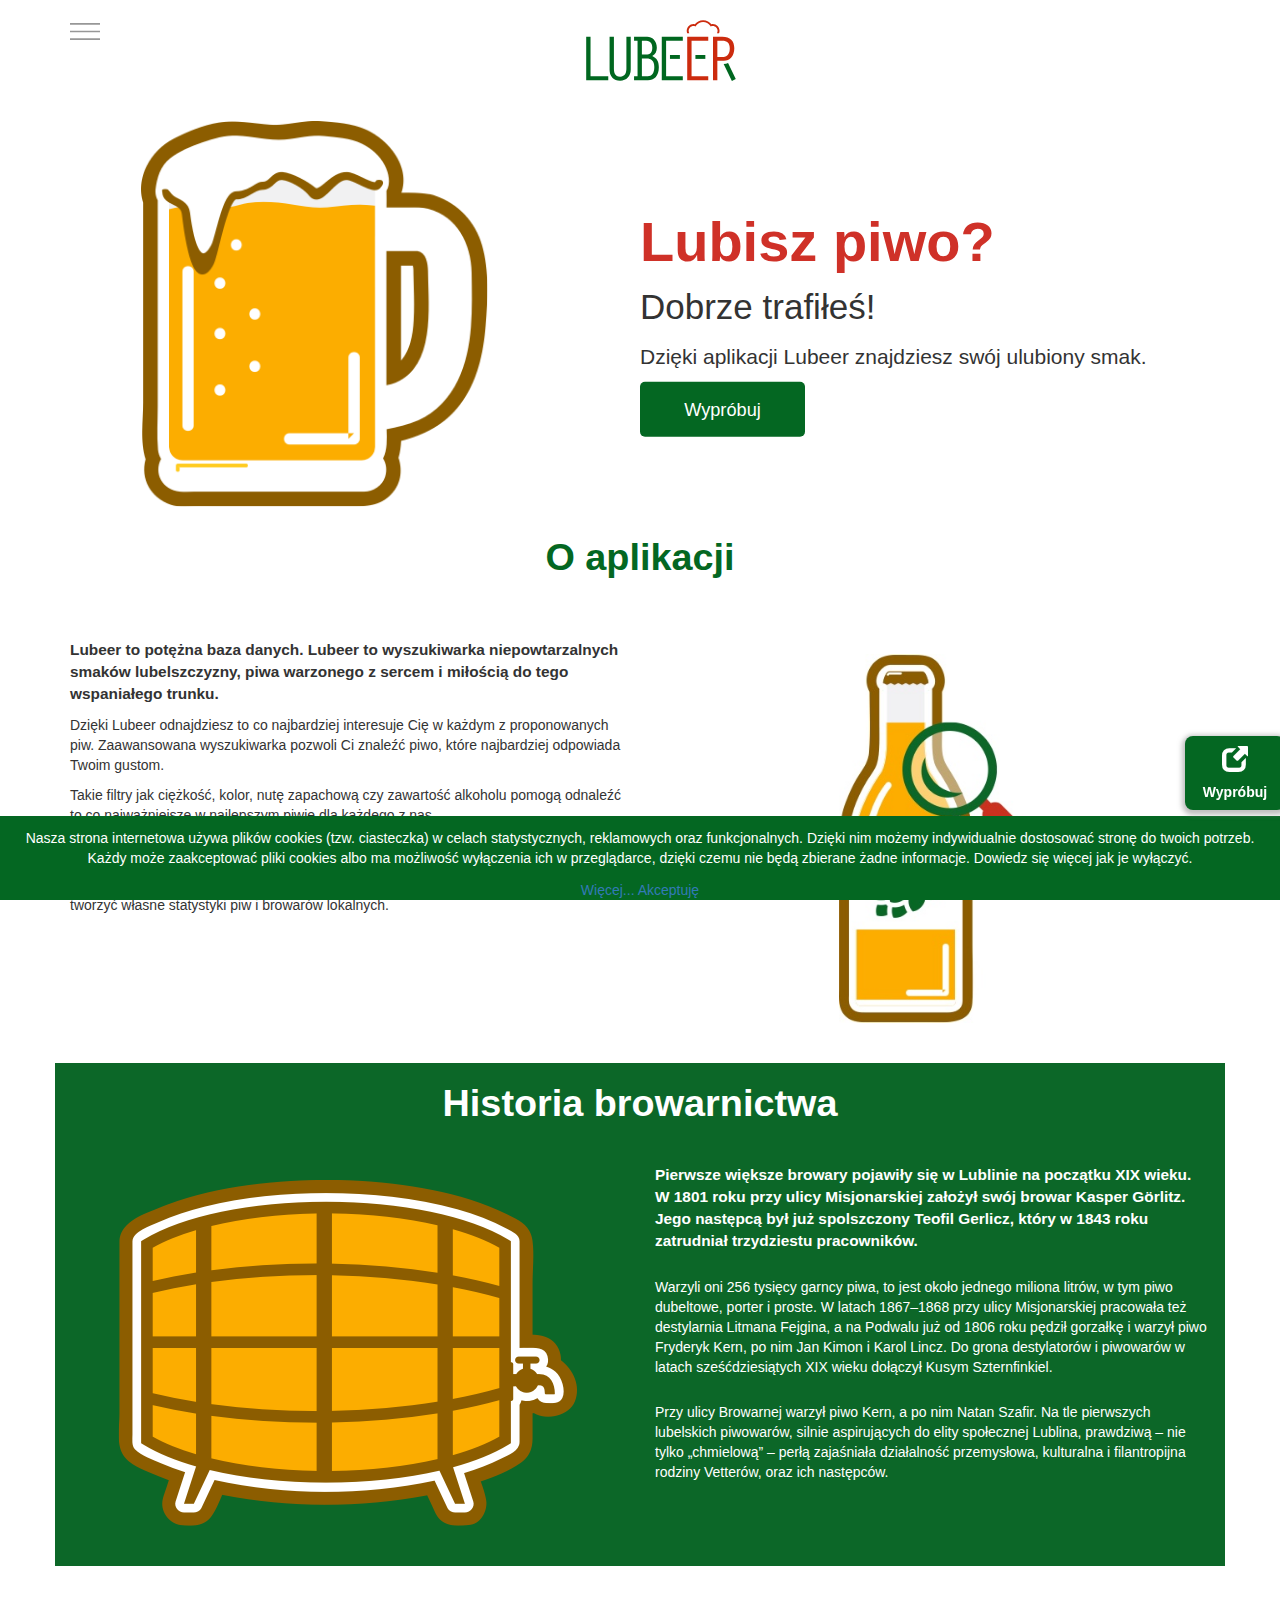
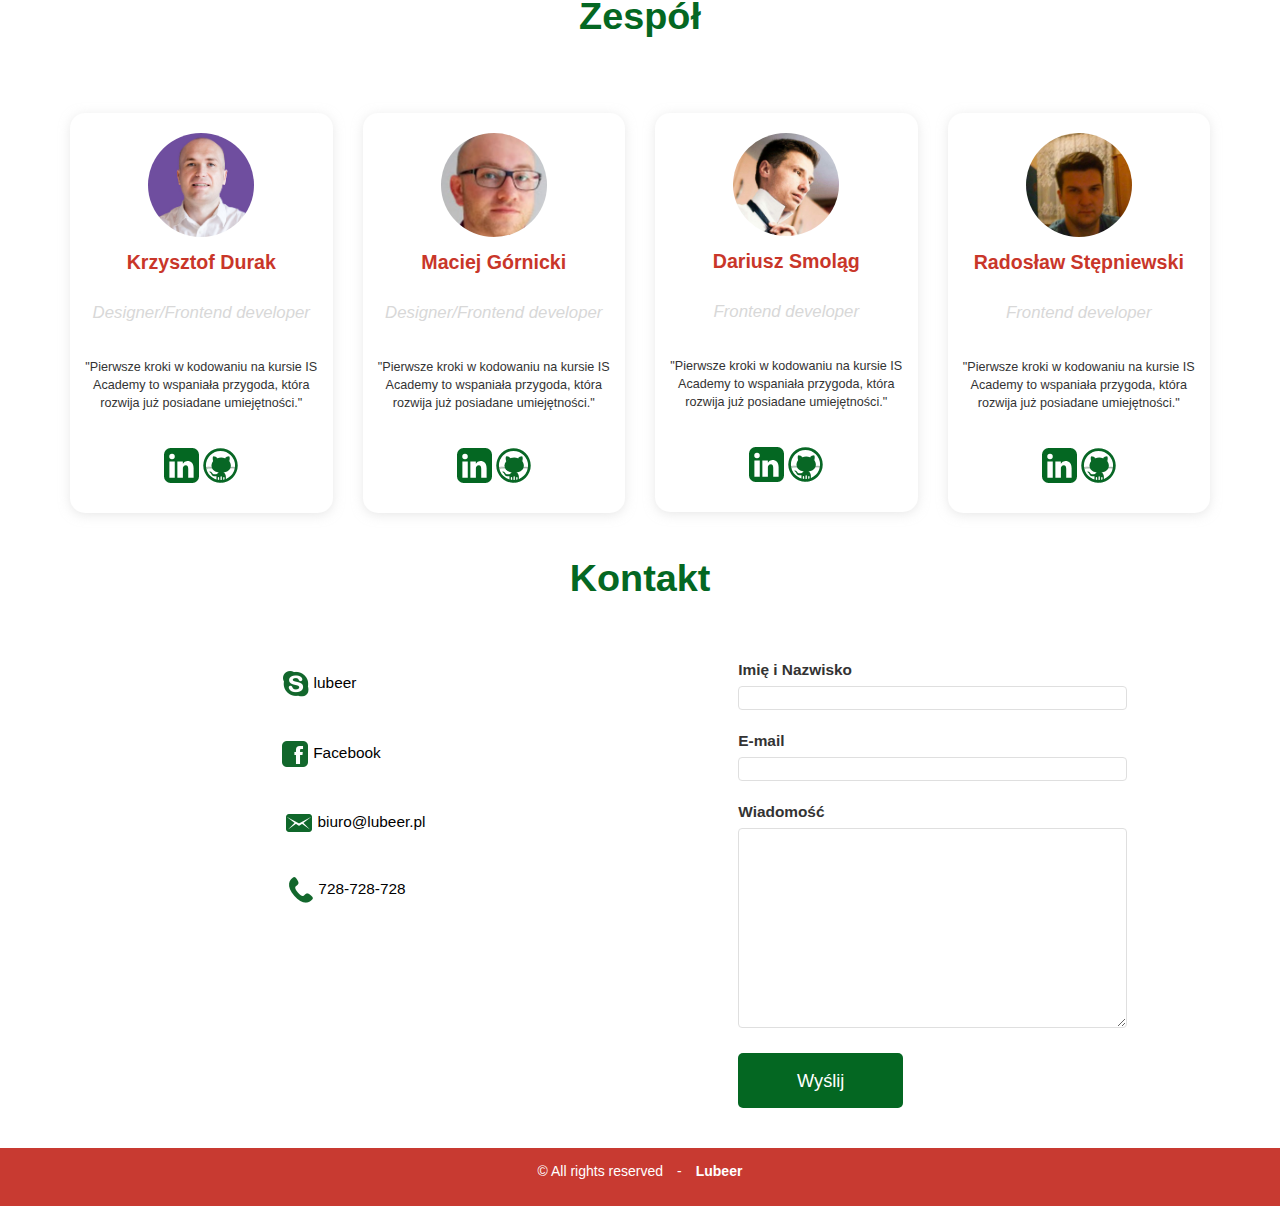
==== commit be38b985: "Merge pull request #17 from infoshareacademy/feature/cookies" ====
--- a/index.html
+++ b/index.html
@@ -16,359 +16,337 @@
     <link href="css/bootstrap-theme.min.css" rel="stylesheet">
     <link rel="stylesheet" href="./css/style.css" type="text/css">
     <link rel="stylesheet" href="./css/menu_content.css" type="text/css">
+    <link rel="stylesheet" href="./css/cookies.css" type="text/css">
     <!-- HTML5 shim and Respond.js for IE8 support of HTML5 elements and media queries -->
     <!-- WARNING: Respond.js doesn't work if you view the page via file:// -->
     <!--[if lt IE 9]>
     <script src="https://oss.maxcdn.com/html5shiv/3.7.3/html5shiv.min.js"></script>
     <script src="https://oss.maxcdn.com/respond/1.4.2/respond.min.js"></script>
+
     <![endif]-->
+
 </head>
 
 <body id="home">
-
-
-<!--<div class="col-xs-2 col-sm-2 col-md-2 col-lg-2">-->
-<!--<div class="menu_icon">-->
-<!--<div class="dropdown">-->
-<!--<a id="Label" data-target="#" data-toggle="dropdown" role="button" aria-haspopup="true"-->
-<!--aria-expanded="false">-->
-<!--<img src="./images/group.svg" alt="menu" class="img_menu_1">-->
-<!--</a>-->
-
-<!--<ul class="dropdown-menu" aria-labelledby="dLabel">-->
-<!--<div class="anti-shadow-div">-->
-<!--<div class="navigation-content">-->
-<!--<div class="navigation__header">-->
-<!--<img src="./images/group.svg" alt="menu" class="img_menu_2">-->
-<!--</div>-->
-<!--<div class="navigaton__list">-->
-<!--<a href="#home" class="list-item__link">-->
-<!--<div class="list-item-p  border_top">Strona główna</div>-->
-<!--</a>-->
-<!--<a href="#about_app" class="list-item__link">-->
-<!--<div class="list-item-p">O aplikacji</div>-->
-<!--</a>-->
-<!--<a href="#history" class="list-item__link">-->
-<!--<div class="list-item-p">Historia browarnictwa</div>-->
-<!--</a>-->
-<!--<a href="#team" class="list-item__link">-->
-<!--<div class="list-item-p">Zespół</div>-->
-<!--</a>-->
-<!--<a href="#contact" class="list-item__link">-->
-<!--<div class="list-item-p">Kontakt</div>-->
-<!--</a>-->
-<!--</div>-->
-<!--</div>-->
-<!--</div>-->
-<!--</ul>-->
-<!--</div>-->
-<!--</div>-->
-<!--</div>-->
-
-    <nav class="navbar navbar-default">
-        <div class="container-fluid">
-            <!-- Brand and toggle get grouped for better mobile display -->
-            <div class="navbar-header">
-                <button type="button" class="navbar-toggle collapsed" data-toggle="collapse"
-                        data-target="#bs-example-navbar-collapse-1" aria-expanded="false">
-                    <span class="sr-only">Toggle navigation</span>
-                    <span class="icon-bar"></span>
-                    <span class="icon-bar"></span>
-                    <span class="icon-bar"></span>
-                </button>
-
-            </div>
-
-            <!-- Collect the nav links, forms, and other content for toggling -->
-            <div class="collapse navbar-collapse" id="bs-example-navbar-collapse-1">
-                <div class="logo">
-                    <img src="./images/lubeer_logo.svg" alt="logo">
-                </div>
-                <ul class="nav navbar-nav navbar-right">
-                    <li class="active"><a href="#">Strona główna <span class="sr-only">(current)</span></a></li>
-                    <li><a href="#">O aplikacji</a>
-                    </li>
-                    <li><a href="#">Historia browarnictwa</a></li>
-                    <li><a href="#">Zespół</a></li>
-                    <li><a href="#">Kontakt</a></li>
-
-                </ul>
-
-
-            </div><!-- /.navbar-collapse -->
-        </div><!-- /.container-fluid -->
-    </nav>
 <div class="container">
     <div class="row">
-
-        <!--<div class="col-xs-10 col-sm-10 col-md-10 col-lg-10">
-           <!-- <div class="logo">
+        <div class="col-xs-2 col-sm-2 col-md-2 col-lg-2">
+            <div class="menu_icon">
+                <div class="dropdown">
+                    <a id="Label" data-target="#" data-toggle="dropdown" role="button" aria-haspopup="true"
+                       aria-expanded="false">
+                        <img src="./images/group.svg" alt="menu" class="img_menu_1">
+                    </a>
+                    <ul class="dropdown-menu" aria-labelledby="dLabel">
+                        <div class="anti-shadow-div">
+                            <div class="navigation-content">
+                                <div class="navigation__header">
+                                    <img src="./images/group.svg" alt="menu" class="img_menu_2">
+                                </div>
+                                <div class="navigaton__list">
+                                    <a href="#home" class="list-item__link">
+                                        <div class="list-item-p  border_top">Strona główna</div>
+                                    </a>
+                                    <a href="#about_app" class="list-item__link">
+                                        <div class="list-item-p">O aplikacji</div>
+                                    </a>
+                                    <a href="#history" class="list-item__link">
+                                        <div class="list-item-p">Historia browarnictwa</div>
+                                    </a>
+                                    <a href="#team" class="list-item__link">
+                                        <div class="list-item-p">Zespół</div>
+                                    </a>
+                                    <a href="#contact" class="list-item__link">
+                                        <div class="list-item-p">Kontakt</div>
+                                    </a>
+                                </div>
+                            </div>
+                        </div>
+                    </ul>
+                </div>
+            </div>
+        </div>
+        <div class="col-xs-10 col-sm-10 col-md-10 col-lg-10">
+            <div class="logo">
                 <img src="./images/lubeer_logo.svg" alt="logo">
-            </div>-->
-        <!--  </div>
-          <div class="col-xs-12 mobile_menu">
-              <a id="dLabel" data-target="#" data-toggle="dropdown" role="button" aria-haspopup="true"
-                 aria-expanded="false">
-                  <img src="./images/group.svg" alt="menu" class="img_menu_1">
-              </a>
-              <ul class="dropdown-menu" aria-labelledby="dLabel">
-                  <div class="navigaton__list">
-                      <a href="#home" class="list-item__link">
-                          <div class="list-item-p  border_top">Strona główna</div>
-                      </a>
-                      <a href="#about_app" class="list-item__link">
-                          <div class="list-item-p">O aplikacji</div>
-                      </a>
-                      <a href="#history" class="list-item__link">
-                          <div class="list-item-p">Historia browarnictwa</div>
-                      </a>
-                      <a href="#team" class="list-item__link">
-                          <div class="list-item-p">Zespół</div>
-                      </a>
-                      <a href="#contact" class="list-item__link">
-                          <div class="list-item-p">Kontakt</div>
-                      </a>
-                  </div>
-              </ul>
-          </div>
-      </div>-->
-        <a href="http://lubeer.pl" class="list-item__link">
-            <div class="try--fixed"><span class="glyphicon glyphicon-new-window try-icon"
-                                          aria-hidden="true"></span><span
-                    class="try-text">Wypróbuj</span></div>
-        </a>
-        <div class="row">
-            <div class="col-xs-12 col-sm-12 col-md-12 col-lg-12">
-                <div class="slider">
-
-                    <div class="col-xs-12 col-sm-12 col-md-12 col-lg-12">
-                        <div class="slider_img">
-                            <img class="animated bounceInDown" src="./images/proper_kufel.png" alt="slide"
-                                 class="img-responsive">
-                        </div>
-                        <div class="slider_p">
-                            <h1 class="lubisz">Lubisz piwo?</h1>
-                            <p class="lubisz_p_1">Dobrze trafiłeś!</p>
-                            <p class="lubisz_p_2">Dzięki aplikacji Lubeer znajdziesz swój ulubiony smak.</p>
-                            <input class="animated bounceInRight submit_try" name="submit" type="submit"
-                                   value="Wypróbuj">
-                        </div>
-                    </div>
-                </div>
-            </div>
-        </div>
-        <div class="row">
-            <div class="col-xs-12 col-sm-12 col-md-12 col-lg-12">
-                <div id="about_app" class="headline_bar">
-                    <h3>O aplikacji</h3>
-                </div>
-            </div>
-        </div>
-        <div class="row">
-            <div class="col-xs-12 col-sm-12 col-md-6 col-lg-6 hidden_mobile">
-                <div class="middle">
-                    <p>Lubeer to potężna baza danych. Lubeer to wyszukiwarka niepowtarzalnych smaków lubelszczyzny, piwa
-                        warzonego z sercem i miłością do tego wspaniałego trunku. </p>
-                    <p>Dzięki Lubeer odnajdziesz to co najbardziej interesuje Cię w każdym z proponowanych piw.
-                        Zaawansowana
-                        wyszukiwarka pozwoli Ci znaleźć piwo, które najbardziej odpowiada Twoim gustom.
+            </div>
+        </div>
+        <div class="col-xs-12 mobile_menu">
+            <a id="dLabel" data-target="#" data-toggle="dropdown" role="button" aria-haspopup="true"
+               aria-expanded="false">
+                <img src="./images/group.svg" alt="menu" class="img_menu_1">
+            </a>
+            <ul class="dropdown-menu" aria-labelledby="dLabel">
+                <div class="navigaton__list">
+                    <a href="#home" class="list-item__link">
+                        <div class="list-item-p  border_top">Strona główna</div>
+                    </a>
+                    <a href="#about_app" class="list-item__link">
+                        <div class="list-item-p">O aplikacji</div>
+                    </a>
+                    <a href="#history" class="list-item__link">
+                        <div class="list-item-p">Historia browarnictwa</div>
+                    </a>
+                    <a href="#team" class="list-item__link">
+                        <div class="list-item-p">Zespół</div>
+                    </a>
+                    <a href="#contact" class="list-item__link">
+                        <div class="list-item-p">Kontakt</div>
+                    </a>
+                </div>
+            </ul>
+        </div>
+    </div>
+    <a href="http://lubeer.pl" class="list-item__link">
+        <div class="try--fixed"><span class="glyphicon glyphicon-new-window try-icon" aria-hidden="true"></span><span
+                class="try-text">Wypróbuj</span></div>
+    </a>
+    <div class="row">
+        <div class="col-xs-12 col-sm-12 col-md-12 col-lg-12">
+            <div class="slider">
+
+                <div class="col-xs-12 col-sm-12 col-md-12 col-lg-12">
+                    <div class="slider_img">
+                        <img class="animated bounceInDown" src="./images/proper_kufel.png" alt="slide" class="img-responsive">
+                    </div>
+                    <div class="slider_p">
+                        <h1 class="lubisz">Lubisz piwo?</h1>
+                        <p class="lubisz_p_1">Dobrze trafiłeś!</p>
+                        <p class="lubisz_p_2">Dzięki aplikacji Lubeer znajdziesz swój ulubiony smak.</p>
+                        <input class="animated bounceInRight submit_try" name="submit" type="submit" value="Wypróbuj">
+                    </div>
+                </div>
+            </div>
+        </div>
+    </div>
+    <div class="row">
+        <div class="col-xs-12 col-sm-12 col-md-12 col-lg-12">
+            <div id="about_app" class="headline_bar">
+                <h3>O aplikacji</h3>
+            </div>
+        </div>
+    </div>
+    <div class="row">
+        <div class="col-xs-12 col-sm-12 col-md-6 col-lg-6 hidden_mobile">
+            <div class="middle">
+                <p>Lubeer to potężna baza danych. Lubeer to wyszukiwarka niepowtarzalnych smaków lubelszczyzny, piwa
+                    warzonego z sercem i miłością do tego wspaniałego trunku. </p>
+                <p>Dzięki Lubeer odnajdziesz to co najbardziej interesuje Cię w każdym z proponowanych piw. Zaawansowana
+                    wyszukiwarka pozwoli Ci znaleźć piwo, które najbardziej odpowiada Twoim gustom.
+                </p>
+                <p>Takie filtry jak ciężkość, kolor, nutę zapachową czy zawartość alkoholu pomogą odnaleźć to co
+                    najważniejsze w najlepszym piwie dla każdego z nas.</p>
+                <p>Tak jak Ty jesteśmy miłośnikami złocistego trunku dlatego stworzyliśmy aplikację, którą można
+                    pokochać jak piwo. Kiedy już znajdziesz najlepszą warkę dla siebie, wskażemy Ci miejsce gdzie możesz
+                    ją zakupić. Wypróbuj już teraz i ciesz
+                    się łatwością z jaką możesz tworzyć własne statystyki piw i browarów lokalnych.
+                </p>
+            </div>
+        </div>
+        <div class="col-xs-12 col-sm-12 col-md-6 col-lg-6">
+            <div class="image_p">
+                <img class="img-responsive" src="./images/botle_lup.jpg" alt="about">
+            </div>
+        </div>
+        <div class="col-xs-12 col-sm-12 col-md-6 col-lg-6 display_mobile">
+            <div class="middle">
+                <p>Lubeer to potężna baza danych. Lubeer to wyszukiwarka niepowtarzalnych smaków lubelszczyzny, piwa
+                    warzonego z sercem i miłością do tego wspaniałego trunku. </p>
+                <p>Dzięki Lubeer odnajdziesz to co najbardziej interesuje Cię w każdym z proponowanych piw. Zaawansowana
+                    wyszukiwarka pozwoli Ci znaleźć piwo, które najbardziej odpowiada Twoim gustom.
+                </p>
+                <p>
+                    Takie filtry jak ciężkość, kolor, nutę zapachową czy zawartość alkoholu pomogą odnaleźć to co
+                    najważniejsze w najlepszym piwie dla każdego z nas.</p>
+                <p>Tak jak Ty jesteśmy miłośnikami złocistego trunku dlatego stworzyliśmy aplikację, którą można
+                    pokochać jak piwo. Kiedy już znajdziesz najlepszą warkę dla siebie, wskażemy Ci miejsce gdzie możesz
+                    ją zakupić. Wypróbuj już teraz i ciesz
+                    się łatwością z jaką możesz tworzyć własne statystyki piw i browarów lokalnych.
+                </p>
+            </div>
+        </div>
+    </div>
+    <div class="row bg_history">
+        <div class="col-xs-12 col-sm-12 col-md-12 col-lg-12">
+            <div id="history" class="headline_bar_w">
+                <h3>Historia browarnictwa</h3>
+            </div>
+        </div>
+    </div>
+    <div class="row bg_history">
+        <div class="col-xs-12 col-sm-12 col-md-6 col-lg-6">
+            <div class="image_p">
+                <img class="img-responsive" src="./images/beczka.png" alt="history">
+            </div>
+        </div>
+        <div class="col-xs-12 col-sm-12 col-md-6 col-lg-6">
+            <div class="middle_w">
+                <p> Pierwsze większe browary pojawiły się w Lublinie na początku XIX wieku. W 1801 roku przy ulicy
+                    Misjonarskiej założył swój browar Kasper Görlitz. Jego następcą był już spolszczony Teofil Gerlicz,
+                    który w 1843 roku zatrudniał trzydziestu
+                    pracowników.
+                </p>
+                <p>Warzyli oni 256 tysięcy garncy piwa, to jest około jednego miliona litrów, w tym piwo dubeltowe,
+                    porter i proste. W latach 1867–1868 przy ulicy Misjonarskiej pracowała też destylarnia Litmana
+                    Fejgina, a na Podwalu już od 1806 roku
+                    pędził gorzałkę i warzył piwo Fryderyk Kern, po nim Jan Kimon i Karol Lincz. Do grona destylatorów i
+                    piwowarów w latach sześćdziesiątych XIX wieku dołączył Kusym Szternfinkiel.</p>
+                <p>Przy ulicy Browarnej warzył piwo Kern, a po nim Natan Szafir. Na tle pierwszych lubelskich piwowarów,
+                    silnie aspirujących do elity społecznej Lublina, prawdziwą – nie tylko „chmielową” – perłą
+                    zajaśniała działalność przemysłowa, kulturalna
+                    i filantropijna rodziny Vetterów, oraz ich następców.
+                </p>
+            </div>
+        </div>
+    </div>
+    <div class="row">
+        <div class="col-xs-12 col-sm-12 col-md-12 col-lg-12">
+            <div id="team" class="headline_bar">
+                <h3>Zespół</h3>
+            </div>
+        </div>
+    </div>
+    <div class="row">
+        <div class="col-xs-12 col-sm-12 col-md-12 col-lg-6">
+            <div class="row">
+                <div class="col-xs-12 col-sm-6 col-md-6 col-lg-6">
+                    <div class="osoba">
+                        <img class="photo img-circle" src="./images/krzy.jpg" alt="Krzysiek"/>
+                        <h4>Krzysztof Durak</h4>
+                        <h5>Designer/Frontend developer</h5>
+                        <p>"Pierwsze kroki w kodowaniu na kursie IS Academy to wspaniała przygoda, która rozwija już
+                            posiadane umiejętności." </p>
+                        <a href="https://www.linkedin.com/in/krzysztof-durak-b9746441/" target="_blank">
+                            <i><img class="linkedin" src="./images/linkedin.svg" alt="linkedin"></i></a>
+                        <a href="https://github.com/burunia/" target="_blank">
+                            <i><img class="linkedin" src="./images/git.svg" alt="github"></i></a>
+                    </div>
+                </div>
+                <div class="col-xs-12 col-sm-6 col-md-6 col-lg-6">
+                    <div class="osoba">
+                        <img class="photo img-circle" src="./images/maciek.jpg" alt="Maciek"/>
+                        <h4>Maciej Górnicki</h4>
+                        <h5>Designer/Frontend developer</h5>
+                        <p>"Pierwsze kroki w kodowaniu na kursie IS Academy to wspaniała przygoda, która rozwija już
+                            posiadane umiejętności." </p>
+                        <a href="https://www.linkedin.com/in/maciej-g%C3%B3rnicki-300b8a11a/" target="_blank">
+                            <i><img class="linkedin" src="./images/linkedin.svg" alt="linkedin"></i></a>
+                        <a href="https://github.com/Maciej-Gornicki" target="_blank">
+                            <i><img class="linkedin" src="./images/git.svg" alt="github"></i></a>
+                    </div>
+                </div>
+            </div>
+        </div>
+        <div class="col-xs-12 col-sm-12 col-md-12 col-lg-6">
+            <div class="row">
+                <div class="col-xs-12 col-sm-6 col-md-6 col-lg-6">
+                    <div class="osoba">
+                        <img class="photo img-circle" src="./images/darek.jpg" alt="Darek"/>
+                        <h4>Dariusz Smoląg</h4>
+                        <h5>Frontend developer</h5>
+                        <p>"Pierwsze kroki w kodowaniu na kursie IS Academy to wspaniała przygoda, która rozwija już
+                            posiadane umiejętności." </p>
+                        <a href="https://www.linkedin.com/in/dariusz-smol%C4%85g-7b9996143/" target="_blank">
+                            <i><img class="linkedin" src="./images/linkedin.svg" alt="linkedin"></i></a>
+                        <a href="https://github.com/darqoo" target="_blank">
+                            <i><img class="linkedin" src="./images/git.svg" alt="github"></i></a>
+                    </div>
+                </div>
+                <div class="col-xs-12 col-sm-6 col-md-6 col-lg-6">
+                    <div class="osoba">
+                        <img class="photo img-circle" src="./images/radek.jpg" alt="Radek"/>
+                        <h4>Radosław Stępniewski</h4>
+                        <h5>Frontend developer</h5>
+                        <p>"Pierwsze kroki w kodowaniu na kursie IS Academy to wspaniała przygoda, która rozwija już
+                            posiadane umiejętności." </p>
+                        <a href="https://www.linkedin.com/in/rados%C5%82aw-st%C4%99pniewski-49aaba148/" target="_blank">
+                            <i><img class="linkedin" src="./images/linkedin.svg" alt="linkedin"></i></a>
+                        <a href="https://github.com/RadoslawStepniewski" target="_blank">
+                            <i><img class="linkedin" src="./images/git.svg" alt="github"></i></a>
+                    </div>
+                </div>
+            </div>
+        </div>
+    </div>
+    <div id="contact" class="row">
+        <div class="col-xs-12 col-sm-12 col-md-12 col-lg-12">
+            <div class="headline_bar">
+                <h3>Kontakt</h3>
+            </div>
+        </div>
+    </div>
+    <div class="row">
+        <div class="col-xs-12 col-sm-12 col-md-6 col-lg-6">
+            <div class="row">
+                <div class="col-xs-6 col-sm-6 col-md-12 col-lg-12">
+                    <div class="row ">
+                        <div class="social-icons skype">
+                            <a href="#"><img src="./images/skype.png" alt="icon skype"/>lubeer</a>
+                        </div>
+                    </div>
+                    <div class="row">
+                        <div class="social-icons fb">
+                            <a href="https://www.facebook.com/lubeer"><img src="./images/facebook.png"
+                                                                           alt="icon facebook"/>Facebook</a>
+                        </div>
+                    </div>
+                </div>
+                <div class="col-xs-6 col-sm-6 col-md-12 col-lg-12">
+                    <div class="row">
+                        <div class="social-icons email">
+                            <a href="mailto:biuro@lubeer.pl"><img src="./images/massage.png" alt="icon massage"/>biuro@lubeer.pl</a>
+                        </div>
+                    </div>
+                    <div class="row">
+                        <div class="social-icons phone">
+                            <a href="#"><img src="./images/phone.png" alt="icon phone"/>728-728-728</a>
+                        </div>
+                    </div>
+                </div>
+            </div>
+        </div>
+        <div class="col-xs-12 col-sm-12 col-md-6 col-lg-6">
+            <div class="form">
+                <form action="https://formspree.io/d.smolag@gmail.com" method="post">
+                    <label>Imię i Nazwisko</label>
+                    <input class="input" name="name" type=text" placeholder="">
+                    <label>E-mail</label>
+                    <input class="input" name="replyto" type="email" placeholder="">
+                    <label>Wiadomość</label>
+                    <textarea name="message" placeholder=""></textarea>
+                    <input class="submit" name="submit" type="submit" value="Wyślij">
+                </form>
+            </div>
+        </div>
+    </div>
+    <div class="more">
+        <div class="moreInside">
+            <div class="moreCenter">
+                <div class="cookieIMG"><img src="./images/cookie.svg"></div>
+                <div class="moreP">
+                    <p>
+                        Nasza strona internetowa używa plików cookies (tzw. ciasteczka) w celach statystycznych,
+                        reklamowych oraz funkcjonalnych. Dzięki nim możemy indywidualnie dostosować stronę do twoich
+                        potrzeb.
+                        Każdy może zaakceptować pliki cookies albo ma możliwość wyłączenia ich w przeglądarce,
+                        dzięki czemu nie będą zbierane żadne informacje.
                     </p>
-                    <p>Takie filtry jak ciężkość, kolor, nutę zapachową czy zawartość alkoholu pomogą odnaleźć to co
-                        najważniejsze w najlepszym piwie dla każdego z nas.</p>
-                    <p>Tak jak Ty jesteśmy miłośnikami złocistego trunku dlatego stworzyliśmy aplikację, którą można
-                        pokochać jak piwo. Kiedy już znajdziesz najlepszą warkę dla siebie, wskażemy Ci miejsce gdzie
-                        możesz
-                        ją zakupić. Wypróbuj już teraz i ciesz
-                        się łatwością z jaką możesz tworzyć własne statystyki piw i browarów lokalnych.
-                    </p>
-                </div>
-            </div>
-            <div class="col-xs-12 col-sm-12 col-md-6 col-lg-6">
-                <div class="image_p">
-                    <img class="img-responsive" src="./images/botle_lup.jpg" alt="about">
-                </div>
-            </div>
-            <div class="col-xs-12 col-sm-12 col-md-6 col-lg-6 display_mobile">
-                <div class="middle">
-                    <p>Lubeer to potężna baza danych. Lubeer to wyszukiwarka niepowtarzalnych smaków lubelszczyzny, piwa
-                        warzonego z sercem i miłością do tego wspaniałego trunku. </p>
-                    <p>Dzięki Lubeer odnajdziesz to co najbardziej interesuje Cię w każdym z proponowanych piw.
-                        Zaawansowana
-                        wyszukiwarka pozwoli Ci znaleźć piwo, które najbardziej odpowiada Twoim gustom.
-                    </p>
-                    <p>
-                        Takie filtry jak ciężkość, kolor, nutę zapachową czy zawartość alkoholu pomogą odnaleźć to co
-                        najważniejsze w najlepszym piwie dla każdego z nas.</p>
-                    <p>Tak jak Ty jesteśmy miłośnikami złocistego trunku dlatego stworzyliśmy aplikację, którą można
-                        pokochać jak piwo. Kiedy już znajdziesz najlepszą warkę dla siebie, wskażemy Ci miejsce gdzie
-                        możesz
-                        ją zakupić. Wypróbuj już teraz i ciesz
-                        się łatwością z jaką możesz tworzyć własne statystyki piw i browarów lokalnych.
-                    </p>
-                </div>
-            </div>
-        </div>
-        <div class="row bg_history">
-            <div class="col-xs-12 col-sm-12 col-md-12 col-lg-12">
-                <div id="history" class="headline_bar_w">
-                    <h3>Historia browarnictwa</h3>
-                </div>
-            </div>
-        </div>
-        <div class="row bg_history">
-            <div class="col-xs-12 col-sm-12 col-md-6 col-lg-6">
-                <div class="image_p">
-                    <img class="img-responsive" src="./images/beczka.png" alt="history">
-                </div>
-            </div>
-            <div class="col-xs-12 col-sm-12 col-md-6 col-lg-6">
-                <div class="middle_w">
-                    <p> Pierwsze większe browary pojawiły się w Lublinie na początku XIX wieku. W 1801 roku przy ulicy
-                        Misjonarskiej założył swój browar Kasper Görlitz. Jego następcą był już spolszczony Teofil
-                        Gerlicz,
-                        który w 1843 roku zatrudniał trzydziestu
-                        pracowników.
-                    </p>
-                    <p>Warzyli oni 256 tysięcy garncy piwa, to jest około jednego miliona litrów, w tym piwo dubeltowe,
-                        porter i proste. W latach 1867–1868 przy ulicy Misjonarskiej pracowała też destylarnia Litmana
-                        Fejgina, a na Podwalu już od 1806 roku
-                        pędził gorzałkę i warzył piwo Fryderyk Kern, po nim Jan Kimon i Karol Lincz. Do grona
-                        destylatorów i
-                        piwowarów w latach sześćdziesiątych XIX wieku dołączył Kusym Szternfinkiel.</p>
-                    <p>Przy ulicy Browarnej warzył piwo Kern, a po nim Natan Szafir. Na tle pierwszych lubelskich
-                        piwowarów,
-                        silnie aspirujących do elity społecznej Lublina, prawdziwą – nie tylko „chmielową” – perłą
-                        zajaśniała działalność przemysłowa, kulturalna
-                        i filantropijna rodziny Vetterów, oraz ich następców.
-                    </p>
-                </div>
-            </div>
-        </div>
-        <div class="row">
-            <div class="col-xs-12 col-sm-12 col-md-12 col-lg-12">
-                <div id="team" class="headline_bar">
-                    <h3>Zespół</h3>
-                </div>
-            </div>
-        </div>
-        <div class="row">
-            <div class="col-xs-12 col-sm-12 col-md-12 col-lg-6">
-                <div class="row">
-                    <div class="col-xs-12 col-sm-6 col-md-6 col-lg-6">
-                        <div class="osoba">
-                            <img class="photo img-circle" src="./images/krzy.jpg" alt="Krzysiek"/>
-                            <h4>Krzysztof Durak</h4>
-                            <h5>Designer/Frontend developer</h5>
-                            <p>"Pierwsze kroki w kodowaniu na kursie IS Academy to wspaniała przygoda, która rozwija już
-                                posiadane umiejętności." </p>
-                            <a href="https://www.linkedin.com/in/krzysztof-durak-b9746441/" target="_blank">
-                                <i><img class="linkedin" src="./images/linkedin.svg" alt="linkedin"></i></a>
-                            <a href="https://github.com/burunia/" target="_blank">
-                                <i><img class="linkedin" src="./images/git.svg" alt="github"></i></a>
-                        </div>
-                    </div>
-                    <div class="col-xs-12 col-sm-6 col-md-6 col-lg-6">
-                        <div class="osoba">
-                            <img class="photo img-circle" src="./images/maciek.jpg" alt="Maciek"/>
-                            <h4>Maciej Górnicki</h4>
-                            <h5>Designer/Frontend developer</h5>
-                            <p>"Pierwsze kroki w kodowaniu na kursie IS Academy to wspaniała przygoda, która rozwija już
-                                posiadane umiejętności." </p>
-                            <a href="https://www.linkedin.com/in/maciej-g%C3%B3rnicki-300b8a11a/" target="_blank">
-                                <i><img class="linkedin" src="./images/linkedin.svg" alt="linkedin"></i></a>
-                            <a href="https://github.com/Maciej-Gornicki" target="_blank">
-                                <i><img class="linkedin" src="./images/git.svg" alt="github"></i></a>
-                        </div>
-                    </div>
-                </div>
-            </div>
-            <div class="col-xs-12 col-sm-12 col-md-12 col-lg-6">
-                <div class="row">
-                    <div class="col-xs-12 col-sm-6 col-md-6 col-lg-6">
-                        <div class="osoba">
-                            <img class="photo img-circle" src="./images/darek.jpg" alt="Darek"/>
-                            <h4>Dariusz Smoląg</h4>
-                            <h5>Frontend developer</h5>
-                            <p>"Pierwsze kroki w kodowaniu na kursie IS Academy to wspaniała przygoda, która rozwija już
-                                posiadane umiejętności." </p>
-                            <a href="https://www.linkedin.com/in/dariusz-smol%C4%85g-7b9996143/" target="_blank">
-                                <i><img class="linkedin" src="./images/linkedin.svg" alt="linkedin"></i></a>
-                            <a href="https://github.com/darqoo" target="_blank">
-                                <i><img class="linkedin" src="./images/git.svg" alt="github"></i></a>
-                        </div>
-                    </div>
-                    <div class="col-xs-12 col-sm-6 col-md-6 col-lg-6">
-                        <div class="osoba">
-                            <img class="photo img-circle" src="./images/radek.jpg" alt="Radek"/>
-                            <h4>Radosław Stępniewski</h4>
-                            <h5>Frontend developer</h5>
-                            <p>"Pierwsze kroki w kodowaniu na kursie IS Academy to wspaniała przygoda, która rozwija już
-                                posiadane umiejętności." </p>
-                            <a href="https://www.linkedin.com/in/rados%C5%82aw-st%C4%99pniewski-49aaba148/"
-                               target="_blank">
-                                <i><img class="linkedin" src="./images/linkedin.svg" alt="linkedin"></i></a>
-                            <a href="https://github.com/RadoslawStepniewski" target="_blank">
-                                <i><img class="linkedin" src="./images/git.svg" alt="github"></i></a>
-                        </div>
-                    </div>
-                </div>
-            </div>
-        </div>
-        <div id="contact" class="row">
-            <div class="col-xs-12 col-sm-12 col-md-12 col-lg-12">
-                <div class="headline_bar">
-                    <h3>Kontakt</h3>
-                </div>
-            </div>
-        </div>
-        <div class="row">
-            <div class="col-xs-12 col-sm-12 col-md-6 col-lg-6">
-                <div class="row">
-                    <div class="col-xs-6 col-sm-6 col-md-12 col-lg-12">
-                        <div class="row ">
-                            <div class="social-icons skype">
-                                <a href="#"><img src="./images/skype.png" alt="icon skype"/>lubeer</a>
-                            </div>
-                        </div>
-                        <div class="row">
-                            <div class="social-icons fb">
-                                <a href="https://www.facebook.com/lubeer"><img src="./images/facebook.png"
-                                                                               alt="icon facebook"/>Facebook</a>
-                            </div>
-                        </div>
-                    </div>
-                    <div class="col-xs-6 col-sm-6 col-md-12 col-lg-12">
-                        <div class="row">
-                            <div class="social-icons email">
-                                <a href="mailto:biuro@lubeer.pl"><img src="./images/massage.png" alt="icon massage"/>biuro@lubeer.pl</a>
-                            </div>
-                        </div>
-                        <div class="row">
-                            <div class="social-icons phone">
-                                <a href="#"><img src="./images/phone.png" alt="icon phone"/>728-728-728</a>
-                            </div>
-                        </div>
-                    </div>
-                </div>
-            </div>
-            <div class="col-xs-12 col-sm-12 col-md-6 col-lg-6">
-                <div class="form">
-                    <form action="https://formspree.io/d.smolag@gmail.com" method="post">
-                        <label>Imię i Nazwisko</label>
-                        <input class="input" name="name" type=text" placeholder="">
-                        <label>E-mail</label>
-                        <input class="input" name="replyto" type="email" placeholder="">
-                        <label>Wiadomość</label>
-                        <textarea name="message" placeholder=""></textarea>
-                        <input class="submit" name="submit" type="submit" value="Wyślij">
-                    </form>
-                </div>
-            </div>
-        </div>
-    </div>
+                </div>
+                <div class="cancelIMG"><img src="./images/cancel.svg" id="cancel"></div>
+            </div>
+        </div>
+    </div>
+</div>
 </div>
 </div>
 <div class="footer">&copy; All rights reserved&emsp;-&emsp;<span class="big">Lubeer</span></div>
+<div class="cookies"><p>Nasza strona internetowa używa plików cookies (tzw. ciasteczka) w celach statystycznych,
+    reklamowych oraz funkcjonalnych. Dzięki nim możemy indywidualnie dostosować stronę do twoich potrzeb.
+    Każdy może zaakceptować pliki cookies albo ma możliwość wyłączenia ich w przeglądarce,
+    dzięki czemu nie będą zbierane żadne informacje. Dowiedz się więcej jak je wyłączyć.</p>
+    <a href="#" id="more" class="coockies__more">Więcej...</a>
+    <a href="#" id="accept" class="coockies__ok">Akceptuję</a>
+</div>
 <script src="https://ajax.googleapis.com/ajax/libs/jquery/3.2.1/jquery.min.js"></script>
 <script>
     $(document).ready(function () {
@@ -400,6 +378,7 @@
 <script src="https://ajax.googleapis.com/ajax/libs/jquery/1.12.4/jquery.min.js"></script>
 <!-- Include all compiled plugins (below), or include individual files as needed -->
 <script src="js/bootstrap.min.js"></script>
+<script src="js/main.js"></script>
 </body>
 
 </html>
--- a/css/style.css
+++ b/css/style.css
@@ -3,8 +3,11 @@
 body {
     font-size: 14px;
     font-family: 'Roboto', sans-serif;
-    width: 100% !important;
-}
+}
+
+.container {
+}
+
 .try--fixed {
     position: fixed;
     width: 100px;
@@ -14,21 +17,10 @@
     box-shadow: 0 2px 5px 3px rgba(132, 132, 132, 0.5);
     z-index: 9999;
     right: -5px;
-    bottom: 45px;
-    text-align: center;
-    color: #ffffff;
-}
-/*.container-fluid{
-    position: relative;
-}
-.nav {
-    position: absolute;
-    top: 50%;
-    left: 50%;
-    transform: translate(-50%,-50%);   /*Jak się od komentuję to jest równa belka ale rwd i menu w hamburgerze siada -- scroll na dole
-}
-*/
-
+    bottom: 90px;
+    text-align: center;
+    color: #ffffff;
+}
 
 .try-icon {
     line-height: 46px;
@@ -42,7 +34,9 @@
 }
 
 .logo {
-    text-align: left;
+    text-align: center;
+    margin: 20px 0 0 0;
+    padding-right: 8%;
 }
 
 .logo img {
--- a/css/cookies.css
+++ b/css/cookies.css
@@ -0,0 +1,137 @@
+.cookies {
+    background-color: #046722;
+    color: #fff;
+    text-align: center;
+    width: 100%;
+    position: fixed;
+    bottom: 0;
+
+}
+
+.cookies p {
+    margin: 12px;
+}
+
+.more {
+    display: none;
+    position: fixed;
+    top: 50%;
+    left: 50%;
+    transform: translate(-50%, -50%);
+    background-color: rgba(50, 50, 50, 0.88);
+    width: 100%;
+    height: 100%;
+    z-index: 9999;
+}
+
+.moreInside {
+    position: absolute;
+    top: 50%;
+    left: 50%;
+    transform: translate(-50%, -50%);
+    background-color: #dddddd;
+    width: 90%;
+    max-width: 800px;
+    height: 90%;
+    max-height: 650px;
+    border-radius: 15px;
+    overflow-y: auto;
+}
+
+.moreCenter {
+    position: relative;
+    width: 100%;
+    height: 100%;
+}
+
+.cookieIMG {
+    position: relative;
+    width: 100%;
+    min-height: 120px;
+    float: left;
+    text-align: center;
+}
+
+.moreP {
+    width: 100%;
+    float: left;
+}
+
+.cancelIMG {
+    position: relative;
+    width: 100%;
+    height: 100%;
+}
+
+.cookieIMG img {
+    width: 26vh;
+    max-width: 160px;
+    margin-top: 20px;
+    margin-bottom: 20px;
+}
+
+.cancelIMG img {
+    position: absolute;
+    top: 5%;
+    right: 5%;
+    width: 8%;
+    max-width: 65px;
+
+}
+
+.moreP p {
+    width: 80%;
+    font-family: 'Roboto', sans-serif;
+    color: #0c6728;
+    font-size: 15px;
+    font-weight: bold;
+    text-align: center;
+    line-height: 45px;
+    letter-spacing: 1px;
+    margin: 0 auto;
+}
+
+@media (max-width: 500px) {
+
+    .more p {
+        line-height: normal;
+        letter-spacing: normal;
+    }
+}
+
+@media screen and (min-width: 760px) and (min-height: 560px) {
+    .moreCenter {
+        position: absolute;
+        top: 50%;
+        transform: translate(0, -50%);
+        height: auto;
+    }
+
+    .cookieIMG img {
+        position: absolute;
+        top: -90%;
+        transform: translate(-50%, 0);
+    }
+
+    .cancelIMG {
+        position: relative;
+        width: 100%;
+        height: 340px;
+    }
+
+    .cancelIMG img {
+        position: absolute;
+        top: -34%;
+        right: 5%;
+        width: 8%;
+        max-width: 65px;
+    }
+}
+
+@media (max-width: 750px) {
+
+}
+
+@media (max-width: 1200px) {
+
+}
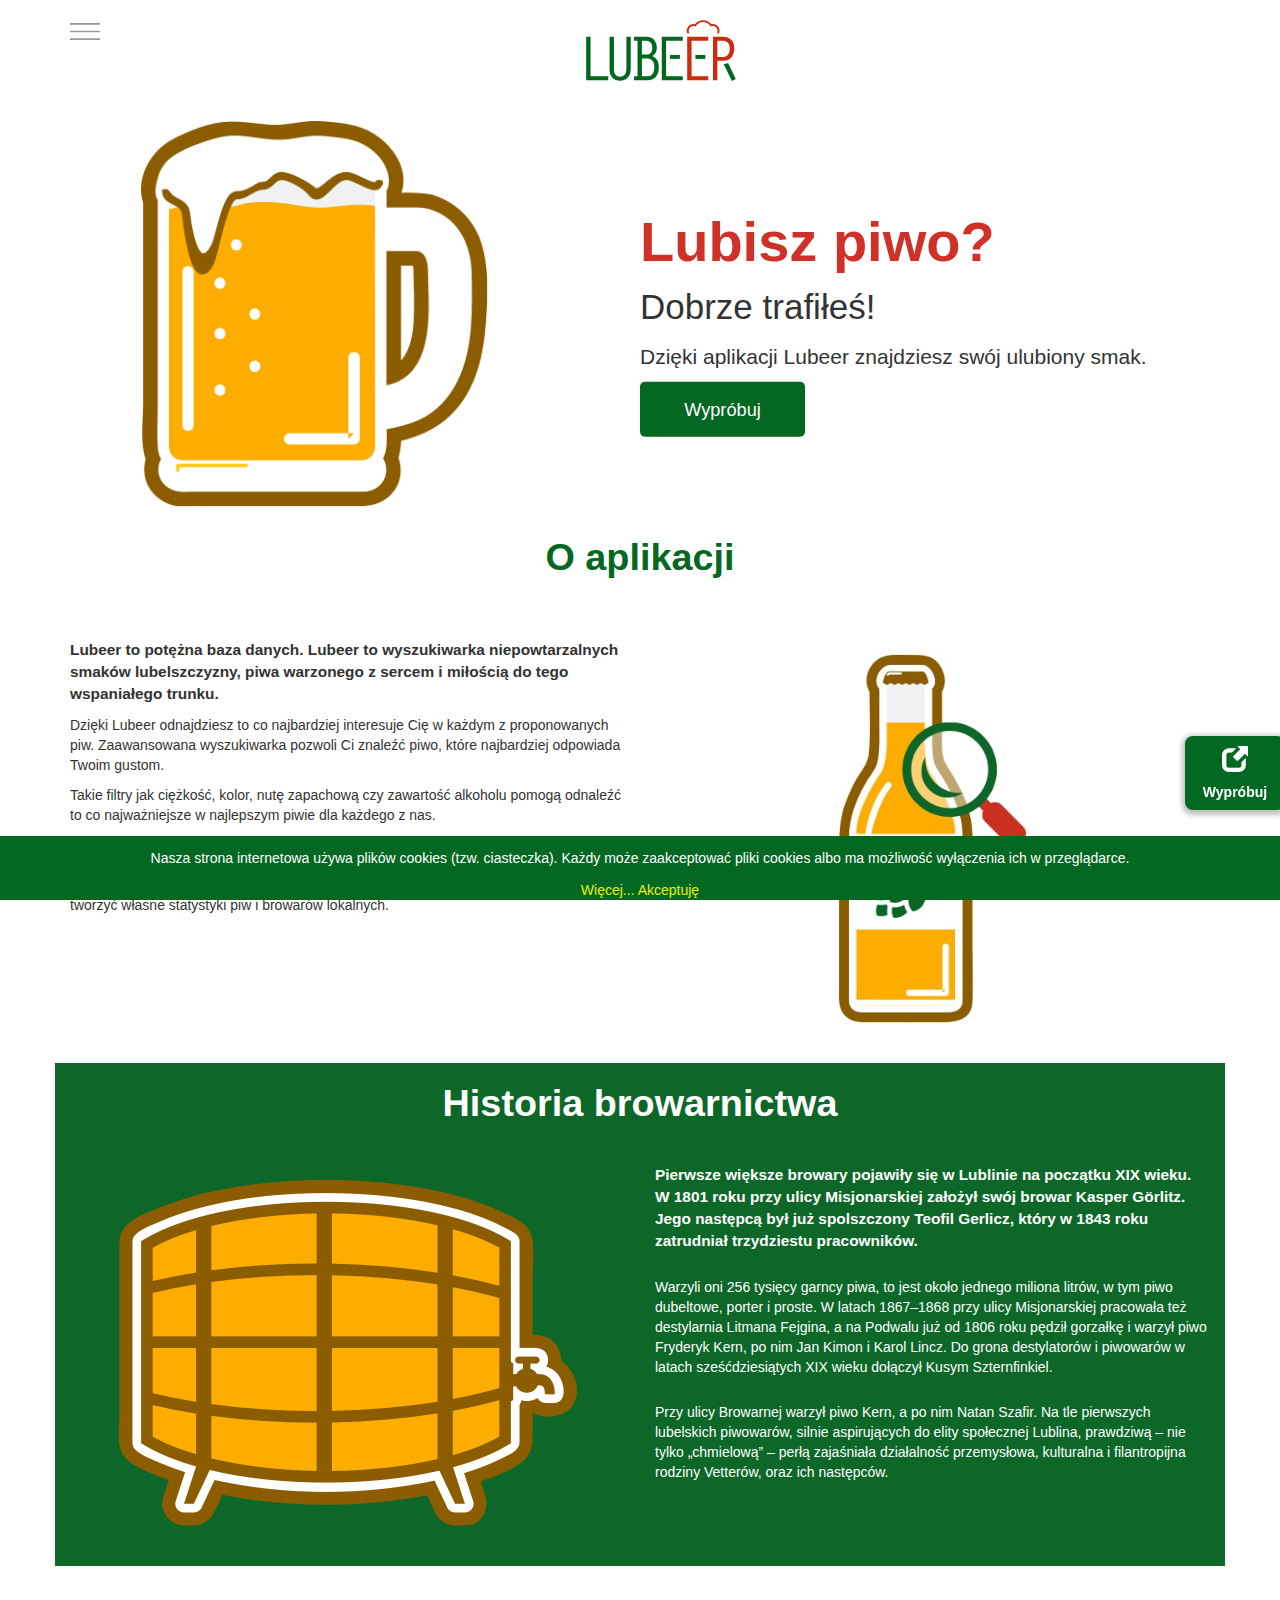
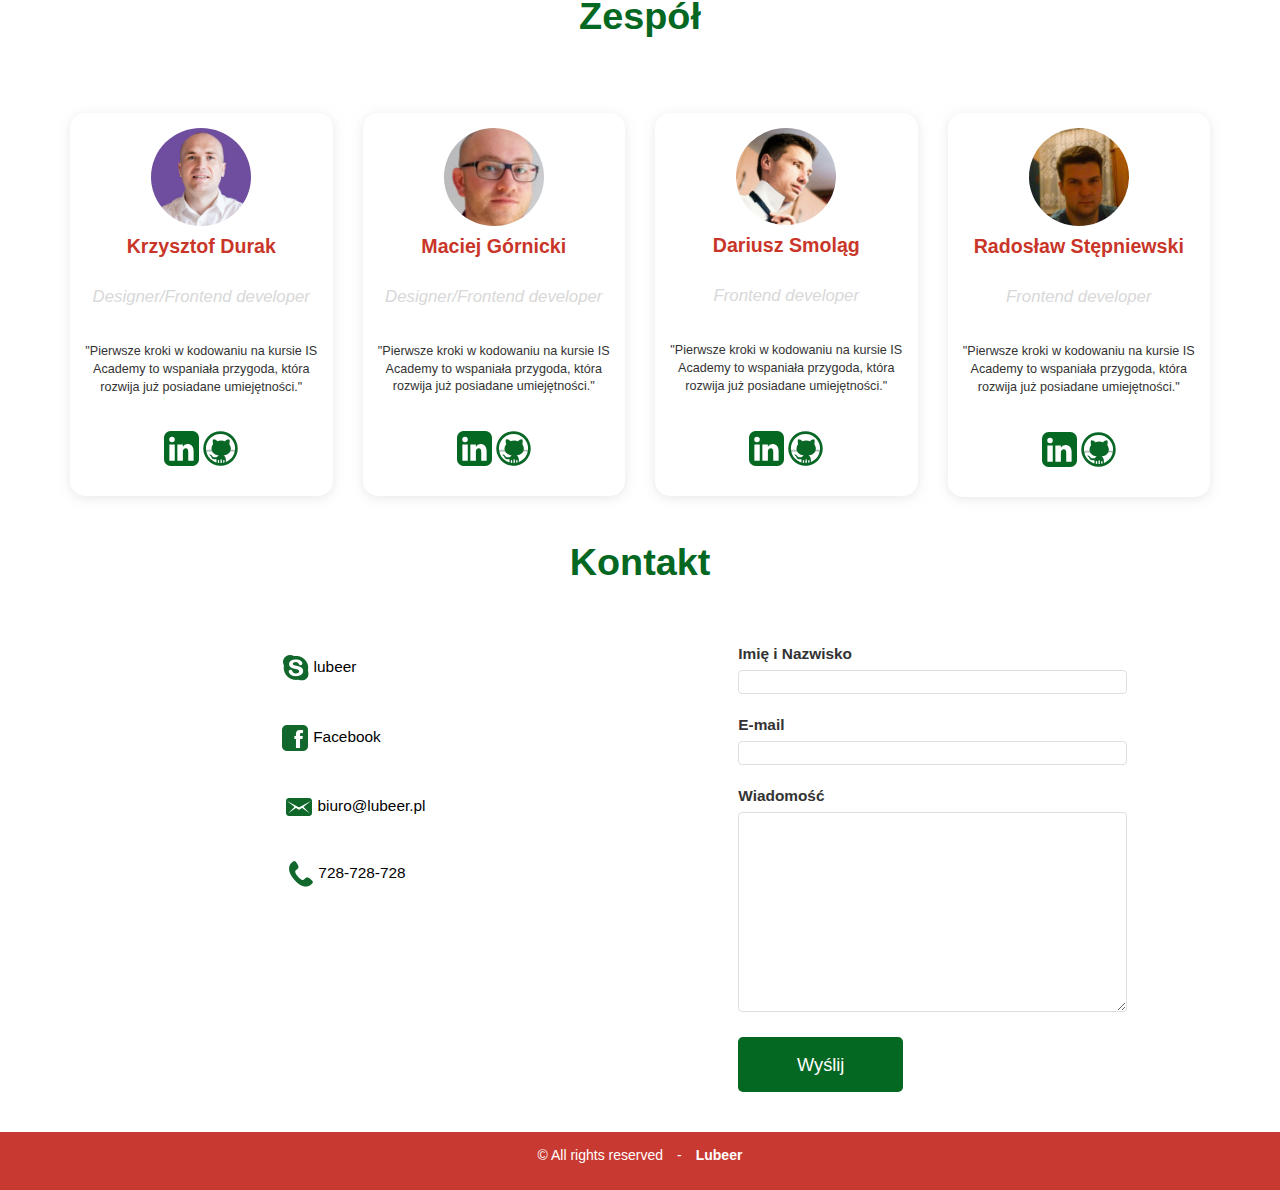
==== commit 4c77cd0b: "added small changes" ====
--- a/index.html
+++ b/index.html
@@ -8,9 +8,7 @@
     <meta name="viewport" content="width=device-width, initial-scale=1">
     <!-- The above 3 meta tags *must* come first in the head; any other head content must come *after* these tags -->
     <title>LUBEER - awesome local beer!</title>
-    <!--Animation-->
-    <link rel="stylesheet"
-          href="https://cdnjs.cloudflare.com/ajax/libs/animate.css/3.5.2/animate.min.css">
+
     <!-- Bootstrap -->
     <link href="css/bootstrap.min.css" rel="stylesheet">
     <link href="css/bootstrap-theme.min.css" rel="stylesheet">
@@ -72,6 +70,7 @@
             </div>
         </div>
         <div class="col-xs-12 mobile_menu">
+
             <a id="dLabel" data-target="#" data-toggle="dropdown" role="button" aria-haspopup="true"
                aria-expanded="false">
                 <img src="./images/group.svg" alt="menu" class="img_menu_1">
@@ -97,7 +96,7 @@
             </ul>
         </div>
     </div>
-    <a href="http://lubeer.pl" class="list-item__link">
+    <a href="http://www.lubeer.pl" target="_blank" class="list-item__link">
         <div class="try--fixed"><span class="glyphicon glyphicon-new-window try-icon" aria-hidden="true"></span><span
                 class="try-text">Wypróbuj</span></div>
     </a>
@@ -107,13 +106,13 @@
 
                 <div class="col-xs-12 col-sm-12 col-md-12 col-lg-12">
                     <div class="slider_img">
-                        <img class="animated bounceInDown" src="./images/proper_kufel.png" alt="slide" class="img-responsive">
+                        <img src="./images/proper_kufel.png" alt="slide" class="img-responsive">
                     </div>
                     <div class="slider_p">
                         <h1 class="lubisz">Lubisz piwo?</h1>
                         <p class="lubisz_p_1">Dobrze trafiłeś!</p>
                         <p class="lubisz_p_2">Dzięki aplikacji Lubeer znajdziesz swój ulubiony smak.</p>
-                        <input class="animated bounceInRight submit_try" name="submit" type="submit" value="Wypróbuj">
+                        <a href="http://www.lubeer.pl" target="_blank"><input class="submit_wyprobuj" name="submit" type="submit" value="Wypróbuj"></a>
                     </div>
                 </div>
             </div>
@@ -211,7 +210,7 @@
             <div class="row">
                 <div class="col-xs-12 col-sm-6 col-md-6 col-lg-6">
                     <div class="osoba">
-                        <img class="photo img-circle" src="./images/krzy.jpg" alt="Krzysiek"/>
+                        <img class="fotka img-circle" src="./images/krzy.jpg" alt="Krzysiek"/>
                         <h4>Krzysztof Durak</h4>
                         <h5>Designer/Frontend developer</h5>
                         <p>"Pierwsze kroki w kodowaniu na kursie IS Academy to wspaniała przygoda, która rozwija już
@@ -224,7 +223,7 @@
                 </div>
                 <div class="col-xs-12 col-sm-6 col-md-6 col-lg-6">
                     <div class="osoba">
-                        <img class="photo img-circle" src="./images/maciek.jpg" alt="Maciek"/>
+                        <img class="fotka img-circle" src="./images/maciek.jpg" alt="Maciek"/>
                         <h4>Maciej Górnicki</h4>
                         <h5>Designer/Frontend developer</h5>
                         <p>"Pierwsze kroki w kodowaniu na kursie IS Academy to wspaniała przygoda, która rozwija już
@@ -241,7 +240,7 @@
             <div class="row">
                 <div class="col-xs-12 col-sm-6 col-md-6 col-lg-6">
                     <div class="osoba">
-                        <img class="photo img-circle" src="./images/darek.jpg" alt="Darek"/>
+                        <img class="fotka img-circle" src="./images/darek.jpg" alt="Darek"/>
                         <h4>Dariusz Smoląg</h4>
                         <h5>Frontend developer</h5>
                         <p>"Pierwsze kroki w kodowaniu na kursie IS Academy to wspaniała przygoda, która rozwija już
@@ -254,7 +253,7 @@
                 </div>
                 <div class="col-xs-12 col-sm-6 col-md-6 col-lg-6">
                     <div class="osoba">
-                        <img class="photo img-circle" src="./images/radek.jpg" alt="Radek"/>
+                        <img class="fotka img-circle" src="./images/radek.jpg" alt="Radek"/>
                         <h4>Radosław Stępniewski</h4>
                         <h5>Frontend developer</h5>
                         <p>"Pierwsze kroki w kodowaniu na kursie IS Academy to wspaniała przygoda, która rozwija już
@@ -340,10 +339,8 @@
 </div>
 </div>
 <div class="footer">&copy; All rights reserved&emsp;-&emsp;<span class="big">Lubeer</span></div>
-<div class="cookies"><p>Nasza strona internetowa używa plików cookies (tzw. ciasteczka) w celach statystycznych,
-    reklamowych oraz funkcjonalnych. Dzięki nim możemy indywidualnie dostosować stronę do twoich potrzeb.
-    Każdy może zaakceptować pliki cookies albo ma możliwość wyłączenia ich w przeglądarce,
-    dzięki czemu nie będą zbierane żadne informacje. Dowiedz się więcej jak je wyłączyć.</p>
+<div class="cookies"><p>Nasza strona internetowa używa plików cookies (tzw. ciasteczka).
+    Każdy może zaakceptować pliki cookies albo ma możliwość wyłączenia ich w przeglądarce.</p>
     <a href="#" id="more" class="coockies__more">Więcej...</a>
     <a href="#" id="accept" class="coockies__ok">Akceptuję</a>
 </div>
--- a/css/style.css
+++ b/css/style.css
@@ -78,7 +78,7 @@
     font-size: 1.5em;
 }
 
-.submit_try {
+.submit_wyprobuj {
     width: 165px;
     height: 55px;
     margin: 0 auto;
@@ -88,10 +88,6 @@
     border-radius: 5px;
     border: none;
 }
-.submit_try:hover{
-    background-color: darkred;
-
-}
 
 .headline_bar {
     text-align: center;
@@ -153,23 +149,11 @@
     text-align: center;
     margin: 15px 0;
     padding: 15px;
-    z-index: 0;
-}
-
-.photo {
+}
+
+.fotka {
     margin: 0 auto;
-    width: 50%;
-    border: #ffffff 5px solid;
-    transition-duration: 0.6s;
-    transition-timing-function: ease;
-
-}
-
-.osoba:hover .photo {
-    background: #000000;
-    border: #007227 5px solid;
-    width: 60%;
-
+    width: 100px;
 }
 
 .osoba h4 {
@@ -274,10 +258,6 @@
     border: none;
     margin-top: 20px;
 }
-.submit:hover{
-    background-color: darkred;
-
-}
 
 .footer {
     background-color: #c83a31;
@@ -342,7 +322,6 @@
     .slider {
         margin: 20px 0 180px 0;
     }
-
     .slider h1 {
         font-size: 1.5em;
         color: #CF3128;
@@ -366,16 +345,13 @@
         height: 43px;
         font-size: 1.1em;
     }
-
     .image_p img {
         max-height: 31vh;
     }
-
     .headline_bar_w h3 {
         margin-bottom: 0px;
         font-size: 2em;
     }
-
     .headline_bar h3 {
         font-size: 2em;
     }
@@ -391,6 +367,6 @@
     }
 
     .social-icons a:hover {
-        font-size: 2em;
-    }
-}
+        font-size: 1.2em;
+    }
+}
--- a/css/cookies.css
+++ b/css/cookies.css
@@ -5,7 +5,10 @@
     width: 100%;
     position: fixed;
     bottom: 0;
+}
 
+.cookies a {
+    color: #eaf200;;
 }
 
 .cookies p {
@@ -76,7 +79,6 @@
     right: 5%;
     width: 8%;
     max-width: 65px;
-
 }
 
 .moreP p {
@@ -89,6 +91,9 @@
     line-height: 45px;
     letter-spacing: 1px;
     margin: 0 auto;
+}
+#cancel {
+    cursor: pointer;
 }
 
 @media (max-width: 500px) {
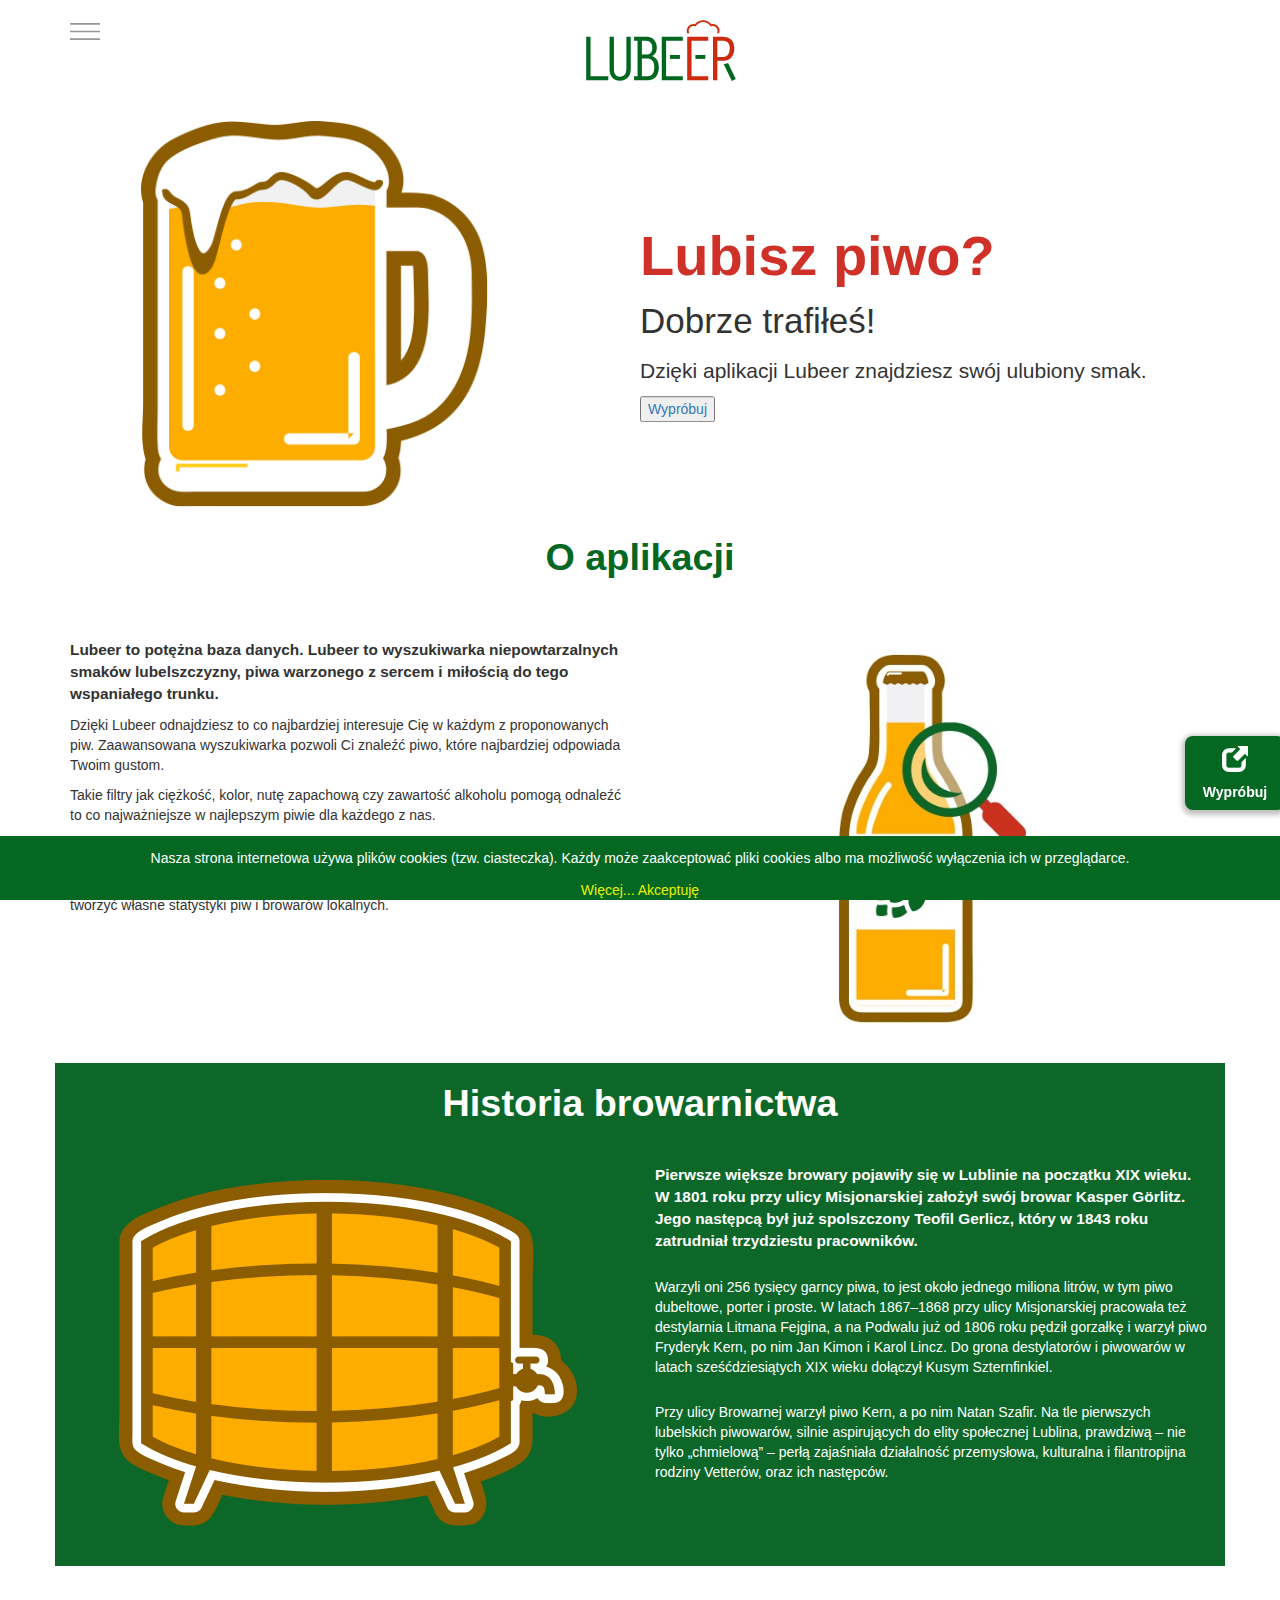
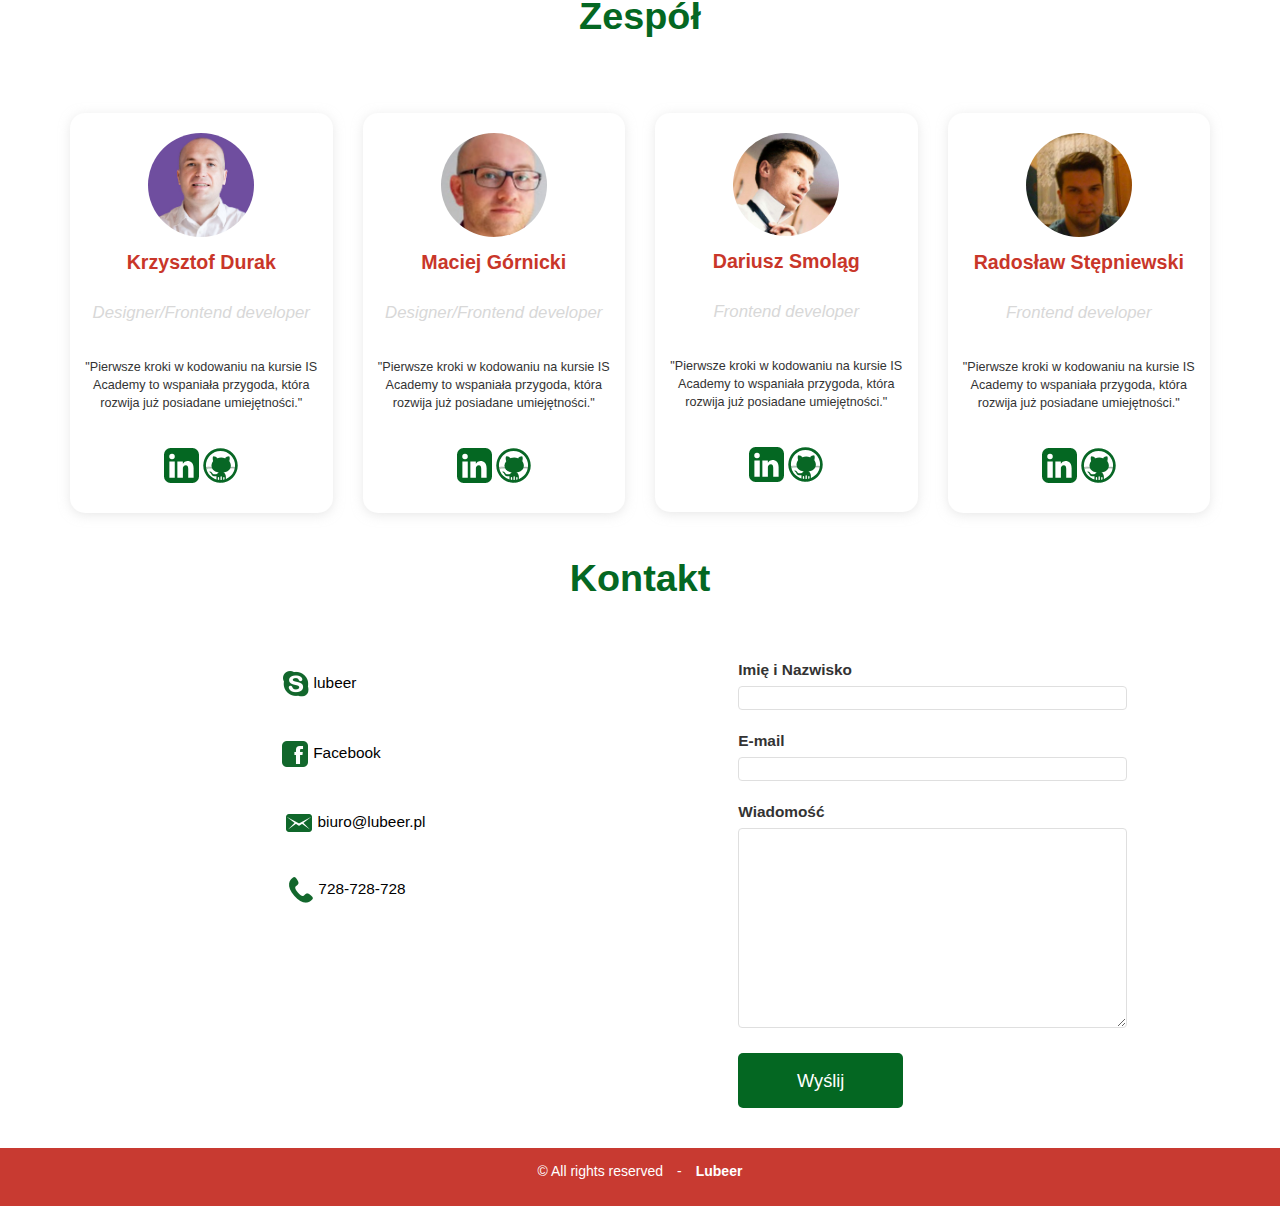
==== commit c767736f: "Merge branch 'develop' into feature/cookies" ====
--- a/index.html
+++ b/index.html
@@ -8,7 +8,9 @@
     <meta name="viewport" content="width=device-width, initial-scale=1">
     <!-- The above 3 meta tags *must* come first in the head; any other head content must come *after* these tags -->
     <title>LUBEER - awesome local beer!</title>
-
+    <!--Animation-->
+    <link rel="stylesheet"
+          href="https://cdnjs.cloudflare.com/ajax/libs/animate.css/3.5.2/animate.min.css">
     <!-- Bootstrap -->
     <link href="css/bootstrap.min.css" rel="stylesheet">
     <link href="css/bootstrap-theme.min.css" rel="stylesheet">
@@ -70,7 +72,6 @@
             </div>
         </div>
         <div class="col-xs-12 mobile_menu">
-
             <a id="dLabel" data-target="#" data-toggle="dropdown" role="button" aria-haspopup="true"
                aria-expanded="false">
                 <img src="./images/group.svg" alt="menu" class="img_menu_1">
@@ -106,13 +107,14 @@
 
                 <div class="col-xs-12 col-sm-12 col-md-12 col-lg-12">
                     <div class="slider_img">
-                        <img src="./images/proper_kufel.png" alt="slide" class="img-responsive">
+                        <img class="animated bounceInDown" src="./images/proper_kufel.png" alt="slide" class="img-responsive">
                     </div>
                     <div class="slider_p">
                         <h1 class="lubisz">Lubisz piwo?</h1>
                         <p class="lubisz_p_1">Dobrze trafiłeś!</p>
                         <p class="lubisz_p_2">Dzięki aplikacji Lubeer znajdziesz swój ulubiony smak.</p>
                         <a href="http://www.lubeer.pl" target="_blank"><input class="submit_wyprobuj" name="submit" type="submit" value="Wypróbuj"></a>
+
                     </div>
                 </div>
             </div>
@@ -210,7 +212,7 @@
             <div class="row">
                 <div class="col-xs-12 col-sm-6 col-md-6 col-lg-6">
                     <div class="osoba">
-                        <img class="fotka img-circle" src="./images/krzy.jpg" alt="Krzysiek"/>
+                        <img class="photo img-circle" src="./images/krzy.jpg" alt="Krzysiek"/>
                         <h4>Krzysztof Durak</h4>
                         <h5>Designer/Frontend developer</h5>
                         <p>"Pierwsze kroki w kodowaniu na kursie IS Academy to wspaniała przygoda, która rozwija już
@@ -223,7 +225,7 @@
                 </div>
                 <div class="col-xs-12 col-sm-6 col-md-6 col-lg-6">
                     <div class="osoba">
-                        <img class="fotka img-circle" src="./images/maciek.jpg" alt="Maciek"/>
+                        <img class="photo img-circle" src="./images/maciek.jpg" alt="Maciek"/>
                         <h4>Maciej Górnicki</h4>
                         <h5>Designer/Frontend developer</h5>
                         <p>"Pierwsze kroki w kodowaniu na kursie IS Academy to wspaniała przygoda, która rozwija już
@@ -240,7 +242,7 @@
             <div class="row">
                 <div class="col-xs-12 col-sm-6 col-md-6 col-lg-6">
                     <div class="osoba">
-                        <img class="fotka img-circle" src="./images/darek.jpg" alt="Darek"/>
+                        <img class="photo img-circle" src="./images/darek.jpg" alt="Darek"/>
                         <h4>Dariusz Smoląg</h4>
                         <h5>Frontend developer</h5>
                         <p>"Pierwsze kroki w kodowaniu na kursie IS Academy to wspaniała przygoda, która rozwija już
@@ -253,7 +255,7 @@
                 </div>
                 <div class="col-xs-12 col-sm-6 col-md-6 col-lg-6">
                     <div class="osoba">
-                        <img class="fotka img-circle" src="./images/radek.jpg" alt="Radek"/>
+                        <img class="photo img-circle" src="./images/radek.jpg" alt="Radek"/>
                         <h4>Radosław Stępniewski</h4>
                         <h5>Frontend developer</h5>
                         <p>"Pierwsze kroki w kodowaniu na kursie IS Academy to wspaniała przygoda, która rozwija już
--- a/css/style.css
+++ b/css/style.css
@@ -78,7 +78,7 @@
     font-size: 1.5em;
 }
 
-.submit_wyprobuj {
+.submit_try {
     width: 165px;
     height: 55px;
     margin: 0 auto;
@@ -88,6 +88,10 @@
     border-radius: 5px;
     border: none;
 }
+.submit_try:hover{
+    background-color: darkred;
+
+}
 
 .headline_bar {
     text-align: center;
@@ -149,11 +153,23 @@
     text-align: center;
     margin: 15px 0;
     padding: 15px;
-}
-
-.fotka {
+    z-index: 0;
+}
+
+.photo {
     margin: 0 auto;
-    width: 100px;
+    width: 50%;
+    border: #ffffff 5px solid;
+    transition-duration: 0.6s;
+    transition-timing-function: ease;
+
+}
+
+.osoba:hover .photo {
+    background: #000000;
+    border: #007227 5px solid;
+    width: 60%;
+
 }
 
 .osoba h4 {
@@ -258,6 +274,10 @@
     border: none;
     margin-top: 20px;
 }
+.submit:hover{
+    background-color: darkred;
+
+}
 
 .footer {
     background-color: #c83a31;
@@ -322,6 +342,7 @@
     .slider {
         margin: 20px 0 180px 0;
     }
+
     .slider h1 {
         font-size: 1.5em;
         color: #CF3128;
@@ -345,13 +366,16 @@
         height: 43px;
         font-size: 1.1em;
     }
+
     .image_p img {
         max-height: 31vh;
     }
+
     .headline_bar_w h3 {
         margin-bottom: 0px;
         font-size: 2em;
     }
+
     .headline_bar h3 {
         font-size: 2em;
     }
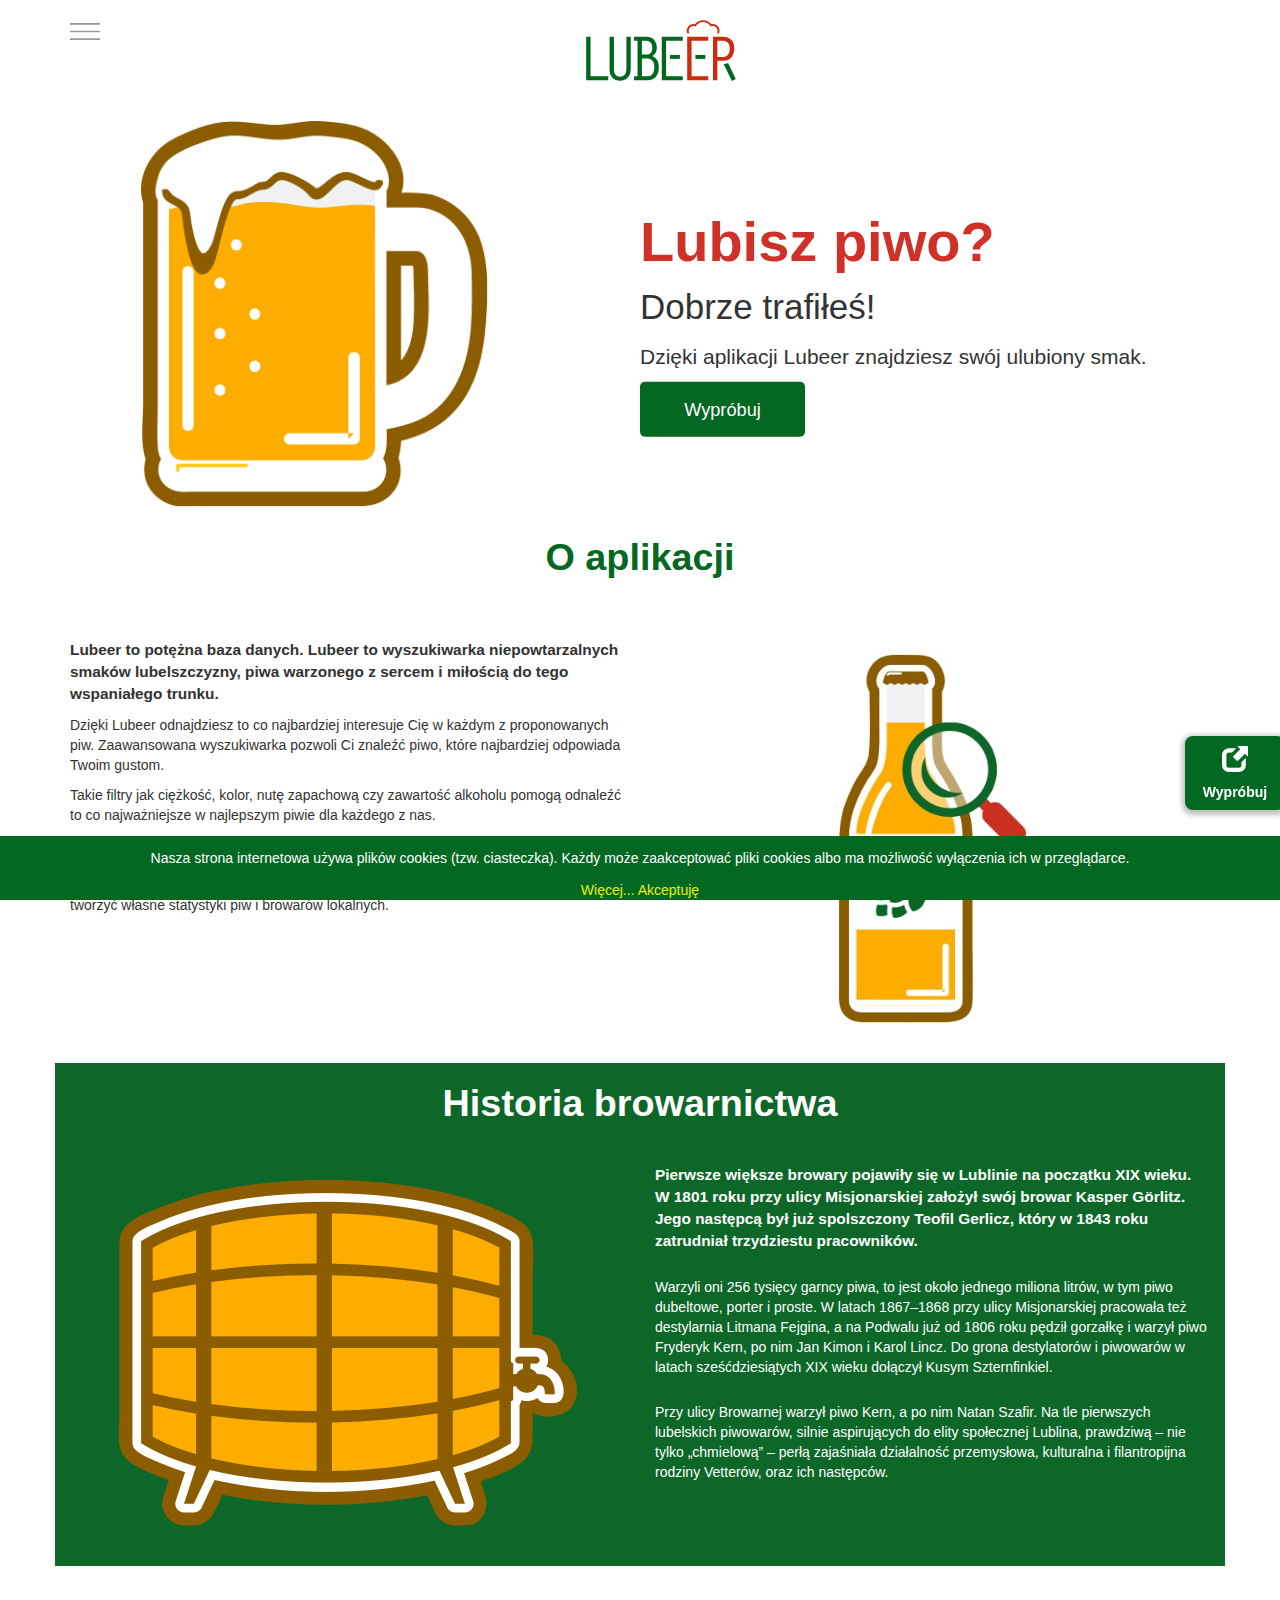
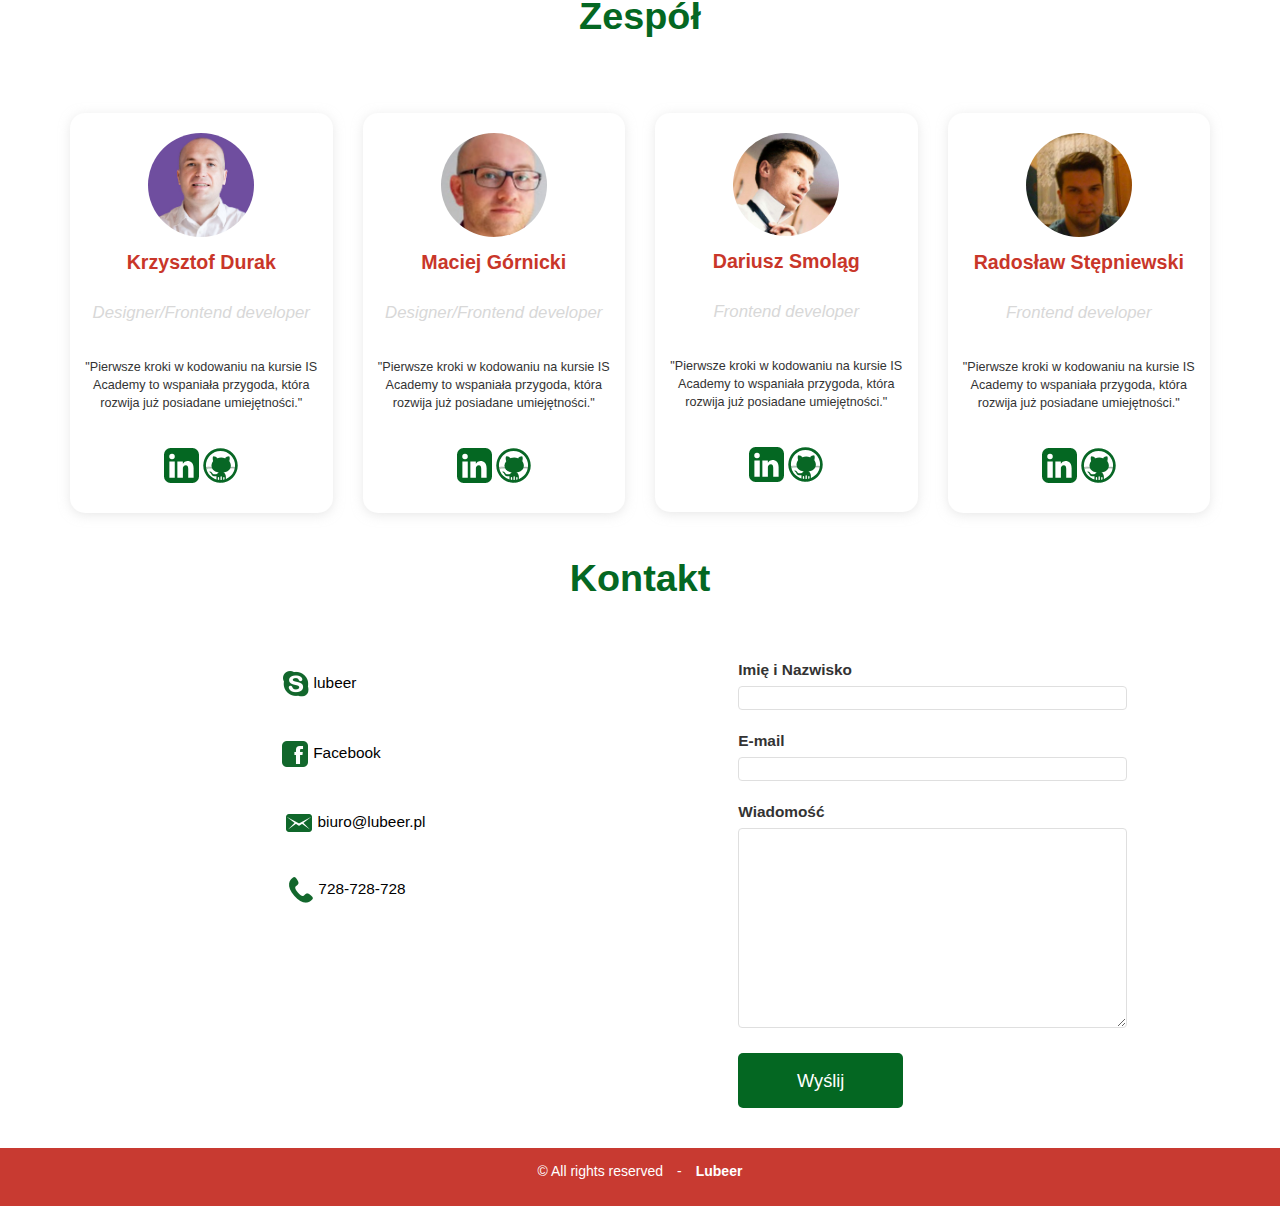
==== commit 2d32e0a3: "last minute changes" ====
--- a/index.html
+++ b/index.html
@@ -98,8 +98,10 @@
         </div>
     </div>
     <a href="http://www.lubeer.pl" target="_blank" class="list-item__link">
-        <div class="try--fixed"><span class="glyphicon glyphicon-new-window try-icon" aria-hidden="true"></span><span
-                class="try-text">Wypróbuj</span></div>
+        <div class="try--fixed">
+            <span class="glyphicon glyphicon-new-window try-icon" aria-hidden="true"></span>
+            <span class="try-text">Wypróbuj</span>
+        </div>
     </a>
     <div class="row">
         <div class="col-xs-12 col-sm-12 col-md-12 col-lg-12">
@@ -113,8 +115,9 @@
                         <h1 class="lubisz">Lubisz piwo?</h1>
                         <p class="lubisz_p_1">Dobrze trafiłeś!</p>
                         <p class="lubisz_p_2">Dzięki aplikacji Lubeer znajdziesz swój ulubiony smak.</p>
-                        <a href="http://www.lubeer.pl" target="_blank"><input class="submit_wyprobuj" name="submit" type="submit" value="Wypróbuj"></a>
-
+                        <a href="http://www.lubeer.pl" target="_blank">
+                            <input class="submit_wyprobuj" name="submit" type="submit" value="Wypróbuj">
+                        </a>
                     </div>
                 </div>
             </div>
@@ -379,5 +382,4 @@
 <script src="js/bootstrap.min.js"></script>
 <script src="js/main.js"></script>
 </body>
-
 </html>
--- a/css/style.css
+++ b/css/style.css
@@ -78,7 +78,7 @@
     font-size: 1.5em;
 }
 
-.submit_try {
+.submit_wyprobuj {
     width: 165px;
     height: 55px;
     margin: 0 auto;
@@ -88,9 +88,9 @@
     border-radius: 5px;
     border: none;
 }
+
 .submit_try:hover{
     background-color: darkred;
-
 }
 
 .headline_bar {
@@ -274,9 +274,9 @@
     border: none;
     margin-top: 20px;
 }
+
 .submit:hover{
     background-color: darkred;
-
 }
 
 .footer {
--- a/css/menu_content.css
+++ b/css/menu_content.css
@@ -138,4 +138,4 @@
     .navigation__header {
         height: 105px;
     }
-}
+}